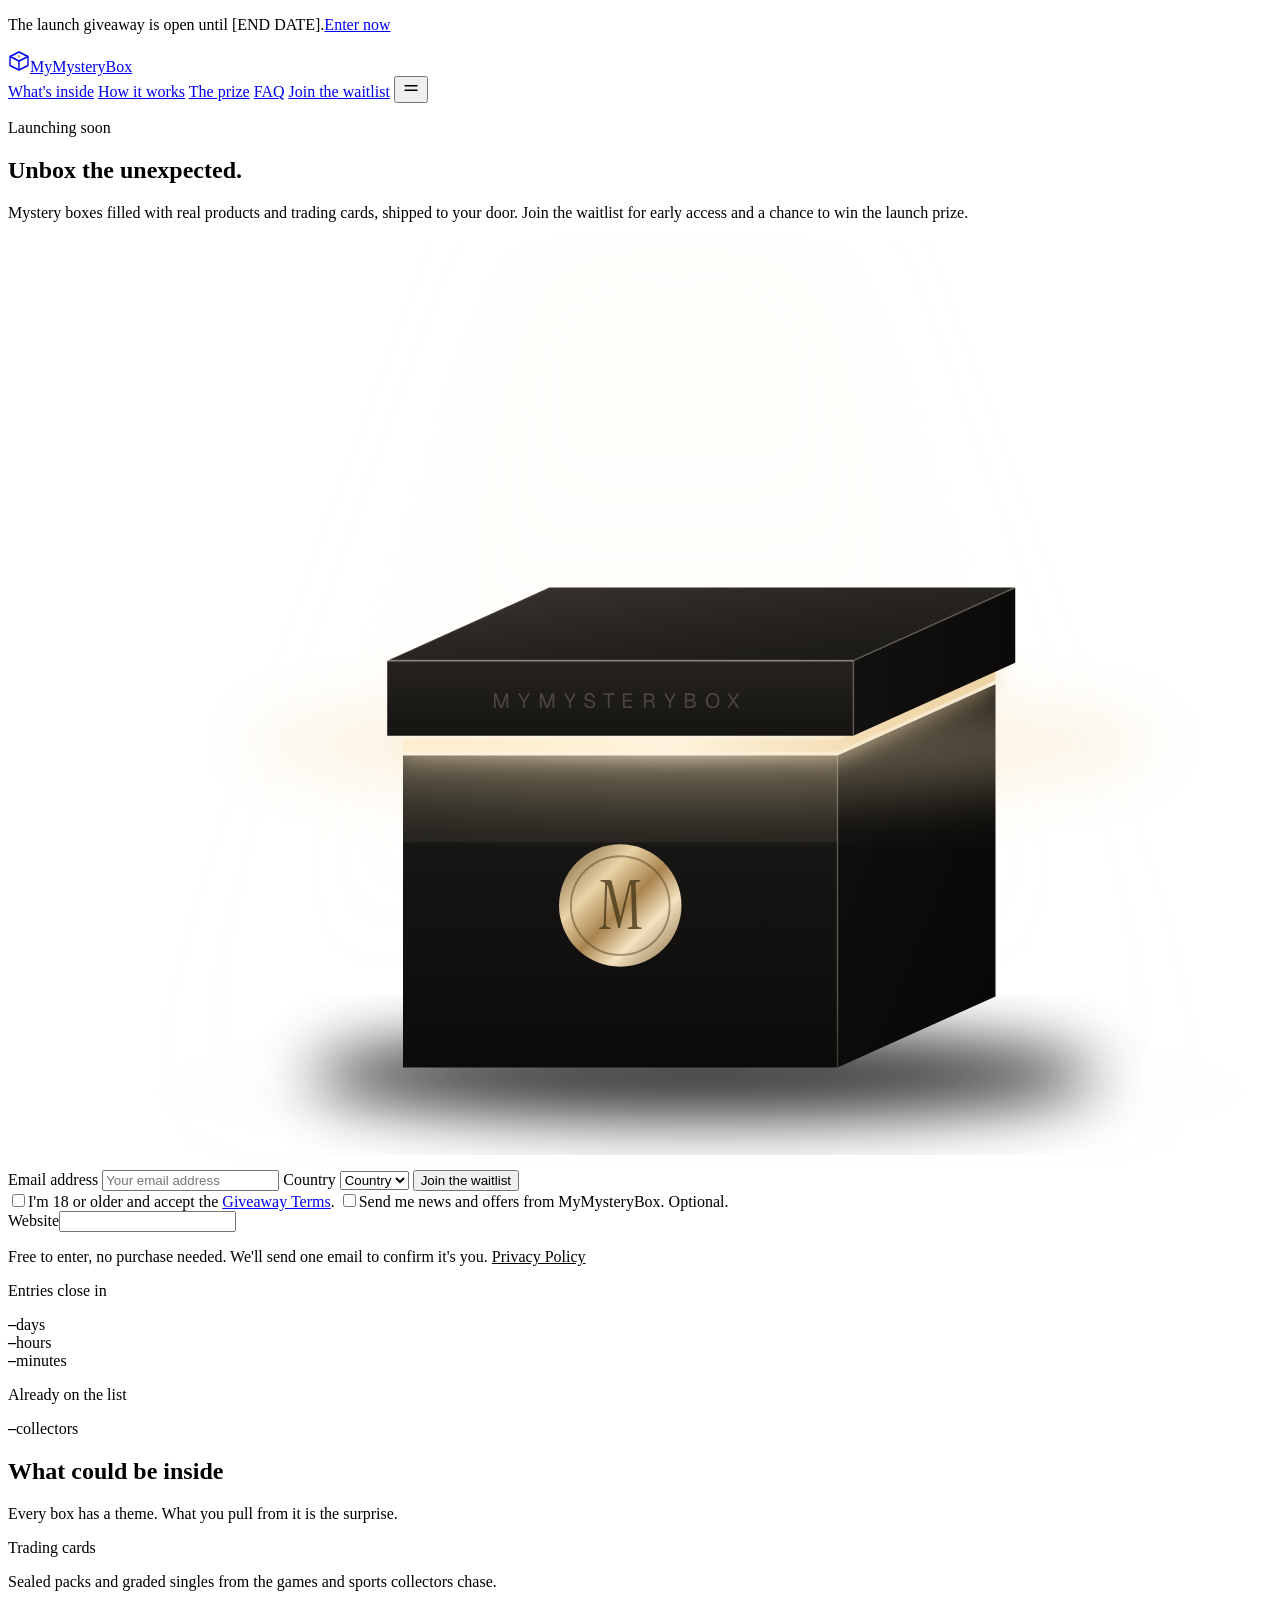
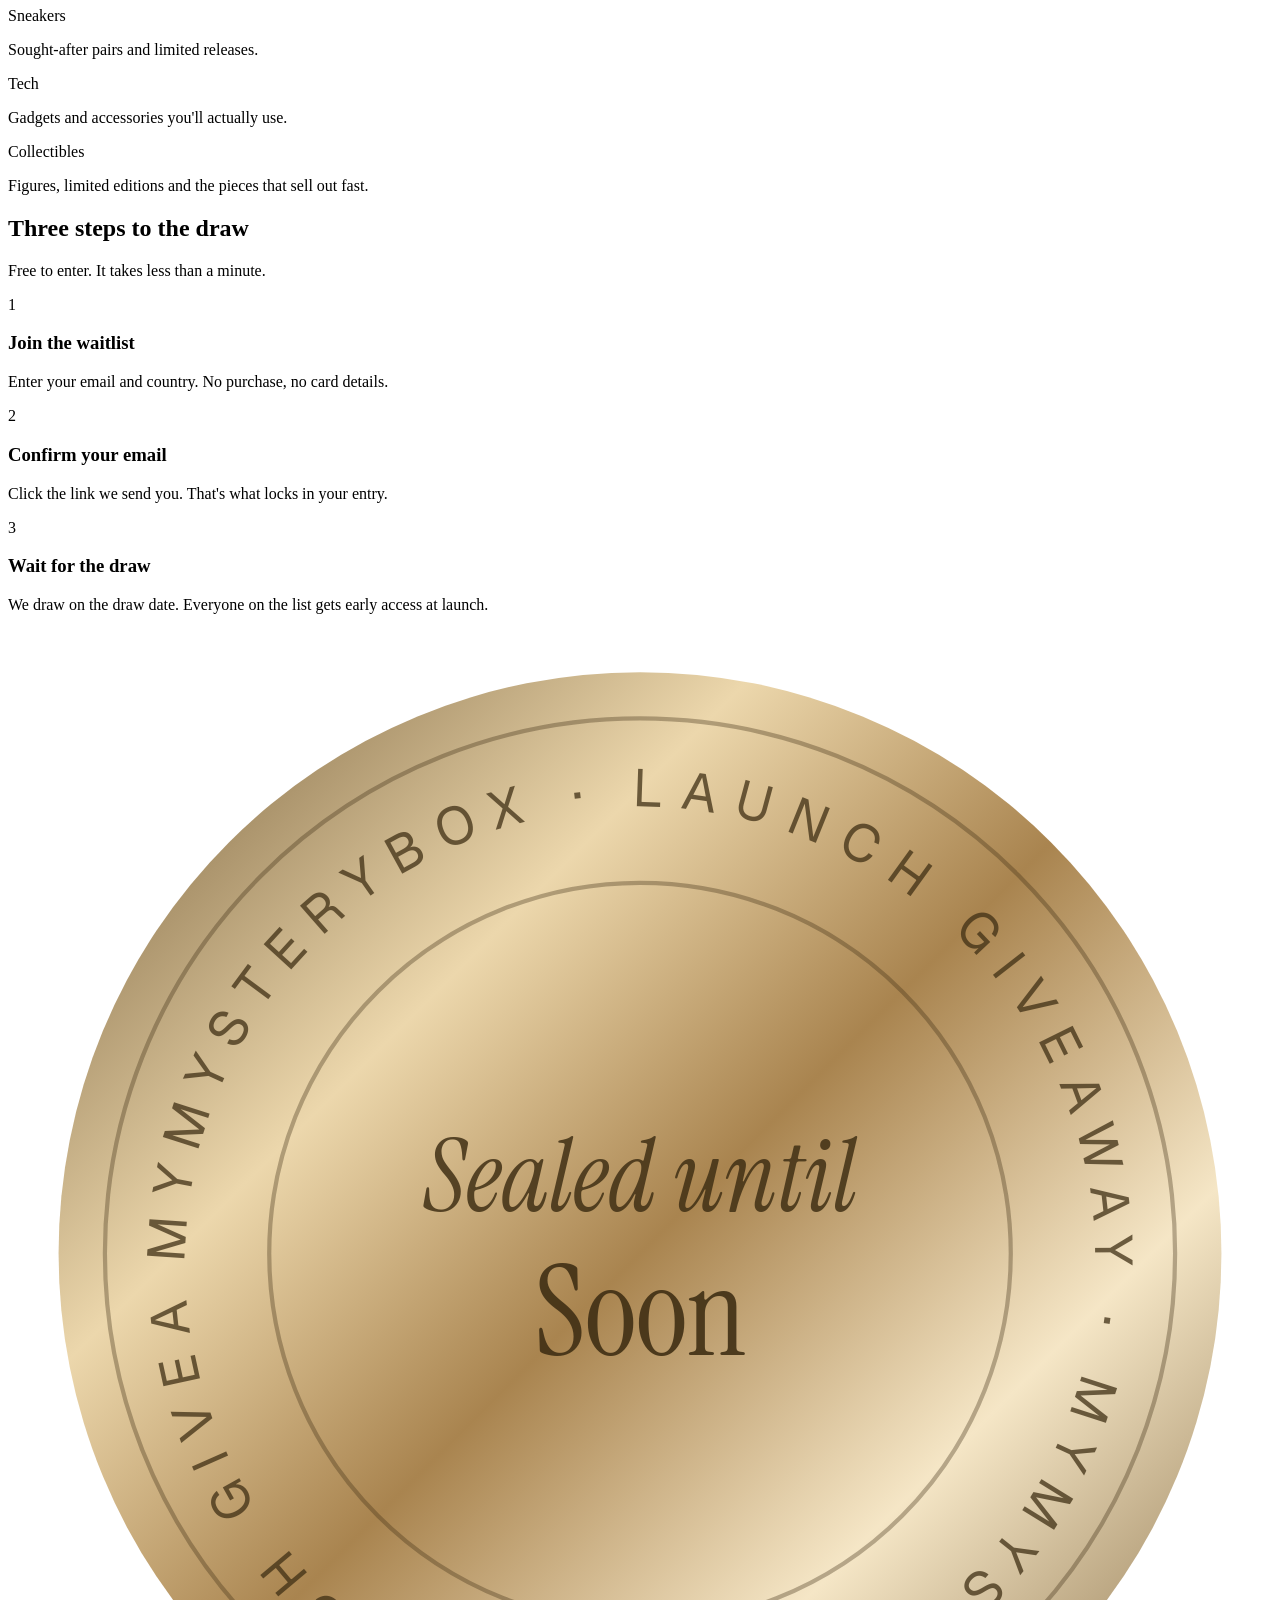
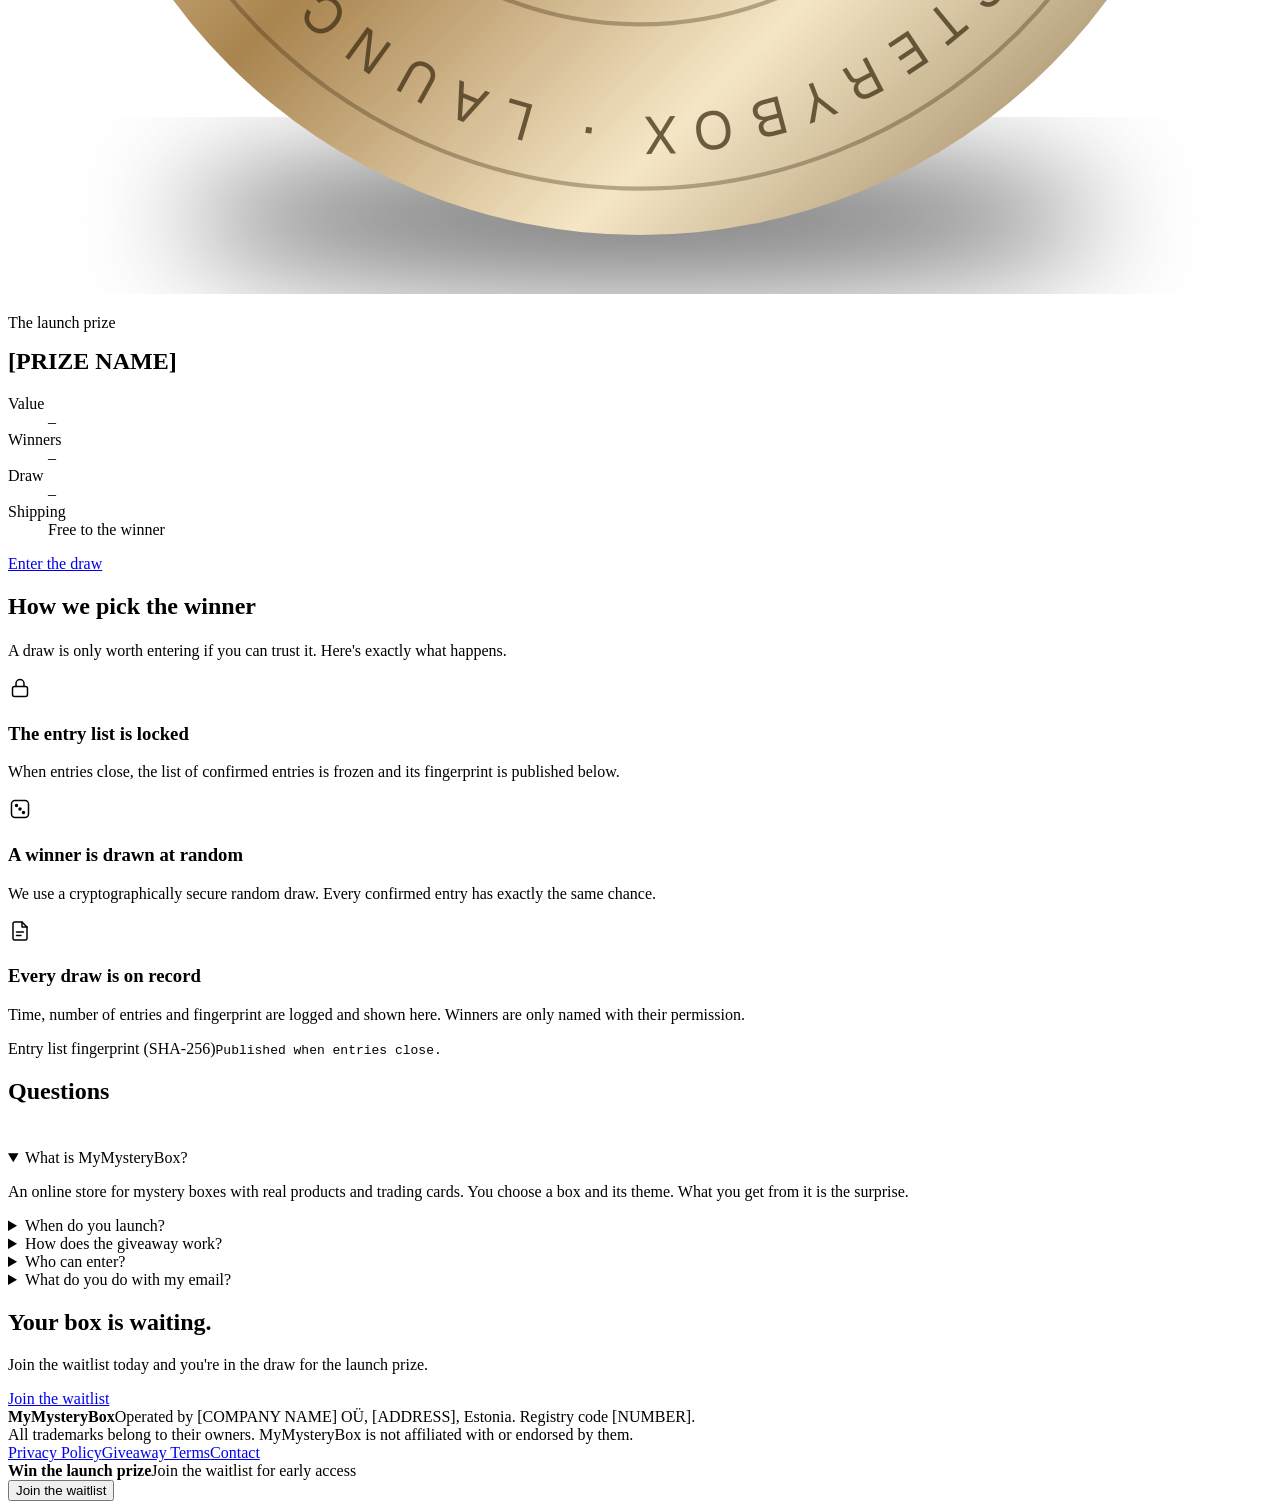
==== public/index.html @ fab815fa "Add files via upload" ====
<!doctype html>
<html lang="en">
<head>
<meta charset="utf-8">
<meta name="viewport" content="width=device-width, initial-scale=1, viewport-fit=cover">
<meta name="theme-color" content="#0A0A0A">
<link rel="icon" href="/favicon.svg" type="image/svg+xml">
<link rel="preconnect" href="https://fonts.googleapis.com">
<link rel="preconnect" href="https://fonts.gstatic.com" crossorigin>
<link href="https://fonts.googleapis.com/css2?family=Instrument+Serif:ital@0;1&amp;family=Geist:wght@400;500;600&amp;display=swap" rel="stylesheet">
<link rel="stylesheet" href="/assets/styles.css">
<title>MyMysteryBox – Mystery boxes with real products and trading cards</title>
<meta name="description" content="MyMysteryBox is launching soon: mystery boxes with real products and trading cards. Join the waitlist for early access and a chance to win in our launch giveaway.">
<link rel="canonical" href="https://[YOUR DOMAIN]/">
<meta property="og:type" content="website">
<meta property="og:site_name" content="MyMysteryBox">
<meta property="og:title" content="MyMysteryBox – Unbox the unexpected">
<meta property="og:description" content="Join the waitlist for early access and a chance to win in our launch giveaway.">
<meta property="og:url" content="https://[YOUR DOMAIN]/">
<meta property="og:image" content="https://[YOUR DOMAIN]/assets/og.png">
<meta name="twitter:card" content="summary_large_image">
<script src="/assets/config.js"></script>
<script src="/assets/api.js"></script>
<script src="/assets/app.js" defer></script>
<script src="https://challenges.cloudflare.com/turnstile/v0/api.js?render=explicit" async defer></script>
</head>
<body>
<div class="m">
<p class="topline" data-needs-giveaway>The launch giveaway is open until <span data-g="ends_at">[END DATE]</span>.<a href="#entry">Enter now</a></p>
<header class="hdr"><div class="wrap hdr-in">
<a class="logo" href="#top"><svg width="22" height="22" viewBox="0 0 22 22" fill="none" stroke="currentColor" stroke-width="1.4" stroke-linejoin="round" aria-hidden="true"><path d="M11 2 L20 6.5 V15.5 L11 20 L2 15.5 V6.5 Z"></path><path d="M2 6.5 L11 11 L20 6.5 M11 11 V20"></path><circle cx="11" cy="6.4" r="1.3" fill="#CFAE7B" stroke="none"></circle></svg><span>MyMysteryBox</span></a>
<nav class="nav" aria-label="Main">
<a class="lnk" href="#inside">What's inside</a>
<a class="lnk" href="#how">How it works</a>
<a class="lnk" href="#prize" data-needs-giveaway>The prize</a>
<a class="lnk" href="#faq">FAQ</a>
<a class="btn" href="#entry">Join the waitlist</a>
<button type="button" class="menu-btn" id="menu-open" aria-label="Open menu" aria-haspopup="dialog"><svg width="18" height="18" viewBox="0 0 24 24" fill="none" stroke="currentColor" stroke-width="1.8" stroke-linecap="round" aria-hidden="true"><path d="M4 9h16M4 15h16"></path></svg></button>
</nav>
</div></header>

<main>
<section id="top" class="hero">
<div class="spot" aria-hidden="true"></div>
<div class="wrap" style="position: relative">
<p class="kicker">Launching soon</p>
<h1 class="h1 serif">Unbox the unexpected.</h1>
<p class="lede">Mystery boxes filled with real products and trading cards, shipped to your door. Join the waitlist for early access<span data-needs-giveaway> and a chance to win <span data-g="prize_name">the launch prize</span></span>.</p>
<div class="stage"><svg viewBox="0 0 640 470" role="img" aria-label="A sealed black MyMysteryBox with light escaping from under the lid">
<defs>
<filter id="b6" x="-50%" y="-50%" width="200%" height="200%"><feGaussianBlur stdDeviation="6"></feGaussianBlur></filter>
<filter id="b16" x="-50%" y="-50%" width="200%" height="200%"><feGaussianBlur stdDeviation="16"></feGaussianBlur></filter>
<filter id="b28" x="-50%" y="-50%" width="200%" height="200%"><feGaussianBlur stdDeviation="28"></feGaussianBlur></filter>
<linearGradient id="cone" x1="0" y1="0" x2="0" y2="1"><stop offset="0" stop-color="#F4E4C6" stop-opacity="0.10"></stop><stop offset="1" stop-color="#F4E4C6" stop-opacity="0"></stop></linearGradient>
<linearGradient id="lidTop" x1="0" y1="0" x2="1" y2="1"><stop offset="0" stop-color="#3A3631"></stop><stop offset="0.55" stop-color="#25221F"></stop><stop offset="1" stop-color="#181715"></stop></linearGradient>
<linearGradient id="lidFront" x1="0" y1="0" x2="0" y2="1"><stop offset="0" stop-color="#26231F"></stop><stop offset="1" stop-color="#151412"></stop></linearGradient>
<linearGradient id="lidSide" x1="0" y1="0" x2="1" y2="0"><stop offset="0" stop-color="#121110"></stop><stop offset="1" stop-color="#0B0A09"></stop></linearGradient>
<linearGradient id="bodyFront" x1="0" y1="0" x2="0" y2="1"><stop offset="0" stop-color="#211F1C"></stop><stop offset="0.25" stop-color="#171614"></stop><stop offset="1" stop-color="#0C0B0A"></stop></linearGradient>
<linearGradient id="bodySide" x1="0" y1="0" x2="1" y2="1"><stop offset="0" stop-color="#11100F"></stop><stop offset="1" stop-color="#070706"></stop></linearGradient>
<linearGradient id="leak" x1="0" y1="0" x2="1" y2="0"><stop offset="0" stop-color="#FFE9C2" stop-opacity="0.55"></stop><stop offset="0.45" stop-color="#FFF4DD"></stop><stop offset="1" stop-color="#E9C88E" stop-opacity="0.7"></stop></linearGradient>
<linearGradient id="gold" x1="0" y1="0" x2="1" y2="1"><stop offset="0" stop-color="#6E5530"></stop><stop offset="0.32" stop-color="#E9D3A6"></stop><stop offset="0.52" stop-color="#A9844F"></stop><stop offset="0.7" stop-color="#F3E2BF"></stop><stop offset="1" stop-color="#7A5F36"></stop></linearGradient>
<radialGradient id="floor" cx="50%" cy="50%" r="50%"><stop offset="0" stop-color="#F4E4C6" stop-opacity="0.09"></stop><stop offset="1" stop-color="#F4E4C6" stop-opacity="0"></stop></radialGradient>
</defs>
<polygon points="270,0 410,0 600,470 80,470" fill="url(#cone)" filter="url(#b28)"></polygon>
<ellipse cx="350" cy="430" rx="300" ry="44" fill="url(#floor)"></ellipse>
<ellipse cx="352" cy="424" rx="200" ry="20" fill="#000000" opacity="0.85" filter="url(#b16)"></ellipse>
<polygon points="200,262 420,262 420,420 200,420" fill="url(#bodyFront)"></polygon>
<polygon points="420,262 500,226 500,384 420,420" fill="url(#bodySide)"></polygon>
<line x1="420" y1="262" x2="420" y2="420" stroke="#FFF0D7" stroke-opacity="0.10"></line>
<rect x="200" y="262" width="220" height="44" fill="#F2D9A8" opacity="0.07"></rect>
<g class="glow">
<ellipse cx="352" cy="256" rx="230" ry="26" fill="#F5DDB0" opacity="0.35" filter="url(#b16)"></ellipse>
<polygon points="200,252 420,252 500,216 500,226 420,262 200,262" fill="url(#leak)" filter="url(#b6)"></polygon>
<polygon points="200,254 420,254 500,218 500,224 420,260 200,260" fill="url(#leak)"></polygon>
<circle cx="250" cy="226" r="1.6" fill="#F3E2BF" opacity="0.7"></circle><circle cx="318" cy="210" r="1.2" fill="#F3E2BF" opacity="0.55"></circle><circle cx="402" cy="222" r="1.4" fill="#F3E2BF" opacity="0.6"></circle><circle cx="456" cy="196" r="1" fill="#F3E2BF" opacity="0.5"></circle>
</g>
<polygon points="192,214 428,214 428,252 192,252" fill="url(#lidFront)"></polygon>
<polygon points="428,214 510,177 510,215 428,252" fill="url(#lidSide)"></polygon>
<polygon points="192,214 274,177 510,177 428,214" fill="url(#lidTop)"></polygon>
<line x1="192" y1="214" x2="428" y2="214" stroke="#FFF0D7" stroke-opacity="0.32"></line>
<line x1="428" y1="214" x2="510" y2="177" stroke="#FFF0D7" stroke-opacity="0.16"></line>
<line x1="192" y1="214" x2="274" y2="177" stroke="#FFF0D7" stroke-opacity="0.12"></line>
<line x1="428" y1="214" x2="428" y2="252" stroke="#FFF0D7" stroke-opacity="0.14"></line>
<text x="310" y="238" text-anchor="middle" font-family="Geist, sans-serif" font-size="10.5" letter-spacing="4" fill="#FFF0D7" fill-opacity="0.2">MYMYSTERYBOX</text>
<circle cx="310" cy="338" r="31" fill="url(#gold)"></circle>
<circle cx="310" cy="338" r="25" fill="none" stroke="#4A3819" stroke-opacity="0.45"></circle>
<text x="310" y="350" text-anchor="middle" font-family="Instrument Serif, Georgia, serif" font-size="34" fill="#4A3819" fill-opacity="0.8">M</text>
</svg></div>

<div id="entry" class="entry" style="scroll-margin-top: 120px">
<form id="signup" novalidate>
<div class="fbar">
<label class="sr" for="email">Email address</label>
<input id="email" name="email" type="email" inputmode="email" autocomplete="email" placeholder="Your email address" required>
<label class="sr" for="country">Country</label>
<select id="country" name="country" required><option value="">Country</option></select>
<button type="submit" class="btn" id="submit-btn" data-label-giveaway="Enter the draw" data-label-plain="Join the waitlist">Join the waitlist</button>
</div>
<div class="consent">
<label><input type="checkbox" id="terms" required><span>I'm 18 or older and accept the <a href="/giveaway-terms" target="_blank" rel="noopener">Giveaway Terms</a>.</span></label>
<label><input type="checkbox" id="marketing"><span>Send me news and offers from MyMysteryBox. Optional.</span></label>
</div>
<div class="sr" aria-hidden="true"><label for="website">Website</label><input id="website" name="website" tabindex="-1" autocomplete="off"></div>
<div class="ts" id="ts-widget"></div>
<p class="err" id="form-error" role="alert" hidden></p>
<p class="fine">Free to enter, no purchase needed. We'll send one email to confirm it's you. <a href="/privacy" style="color: inherit">Privacy Policy</a></p>
</form>
<div class="done" id="done" role="status" tabindex="-1" hidden>
<div class="tick"><svg width="22" height="22" viewBox="0 0 24 24" fill="none" stroke="currentColor" stroke-width="1.6" stroke-linecap="round" stroke-linejoin="round" aria-hidden="true"><rect x="3" y="5" width="18" height="14" rx="2"></rect><path d="m3.5 7 8.5 6 8.5-6"></path></svg></div>
<div>
<h2 class="serif">Check your inbox.</h2>
<p>We've sent a confirmation link to <strong id="done-email" style="color: var(--text); font-weight: 500"></strong>. Click it to lock in your entry. Unconfirmed entries aren't included in the draw.</p>
<p style="color: var(--mute); font-size: 14px">Nothing after a few minutes? Look in spam or promotions.</p>
<p class="debug" id="debug-link" hidden></p>
<button type="button" class="ghost" id="reset-btn" style="margin-top: 10px">Use a different email</button>
</div>
</div>
</div>

<div class="meta">
<div data-needs-giveaway><p class="lbl">Entries close in</p><div class="cd" id="countdown"><div><b data-cd="d">–</b><span>days</span></div><div><b data-cd="h">–</b><span>hours</span></div><div><b data-cd="m">–</b><span>minutes</span></div></div></div>
<div class="vr" aria-hidden="true" data-needs-count></div>
<div class="count" data-needs-count><p class="lbl">Already on the list</p><b id="waitlist-count">–</b><span>collectors</span></div>
</div>
</div>
</section>

<section id="inside" class="sec" style="scroll-margin-top: 60px">
<div class="wrap">
<div class="sec-head"><h2 class="h2 serif">What could be inside</h2><p class="sub">Every box has a theme. What you pull from it is the surprise.</p></div>
<div class="rows">
<div class="row"><span class="w serif">Trading cards</span><p>Sealed packs and graded singles from the games and sports collectors chase.</p></div>
<div class="row"><span class="w serif">Sneakers</span><p>Sought-after pairs and limited releases.</p></div>
<div class="row"><span class="w serif">Tech</span><p>Gadgets and accessories you'll actually use.</p></div>
<div class="row"><span class="w serif">Collectibles</span><p>Figures, limited editions and the pieces that sell out fast.</p></div>
</div>
</div>
</section>

<section id="how" class="sec" style="scroll-margin-top: 60px">
<div class="wrap">
<div class="sec-head"><h2 class="h2 serif">Three steps to the draw</h2><p class="sub">Free to enter. It takes less than a minute.</p></div>
<div class="steps">
<div class="step"><span class="k serif">1</span><h3>Join the waitlist</h3><p>Enter your email and country. No purchase, no card details.</p></div>
<div class="step"><span class="k serif">2</span><h3>Confirm your email</h3><p>Click the link we send you. That's what locks in your entry.</p></div>
<div class="step"><span class="k serif">3</span><h3>Wait for the draw</h3><p>We draw on <span data-g="draw_date">the draw date</span>. Everyone on the list gets early access at launch.</p></div>
</div>
</div>
</section>

<section id="prize" class="sec" style="scroll-margin-top: 60px" data-needs-giveaway>
<div class="wrap prize">
<div class="panel"><svg viewBox="0 0 300 300" role="img" aria-label="Gold seal: sealed until [DRAW DATE]">
<defs>
<linearGradient id="mg" x1="0" y1="0" x2="1" y2="1"><stop offset="0" stop-color="#6E5530"></stop><stop offset="0.3" stop-color="#ECD7AC"></stop><stop offset="0.5" stop-color="#A9844F"></stop><stop offset="0.72" stop-color="#F5E6C6"></stop><stop offset="1" stop-color="#7A5F36"></stop></linearGradient>
<filter id="ms" x="-50%" y="-50%" width="200%" height="200%"><feGaussianBlur stdDeviation="14"></feGaussianBlur></filter>
<path id="ring" d="M150,150 m-108,0 a108,108 0 1,1 216,0 a108,108 0 1,1 -216,0"></path>
</defs>
<ellipse cx="150" cy="282" rx="110" ry="12" fill="#000000" opacity="0.7" filter="url(#ms)"></ellipse>
<circle cx="150" cy="148" r="138" fill="url(#mg)"></circle>
<circle cx="150" cy="148" r="127" fill="none" stroke="#3F2F14" stroke-opacity="0.35"></circle>
<circle cx="150" cy="148" r="88" fill="none" stroke="#3F2F14" stroke-opacity="0.35"></circle>
<text font-family="Geist, sans-serif" font-size="12.5" letter-spacing="4.2" fill="#3F2F14" fill-opacity="0.75"><textPath href="#ring">MYMYSTERYBOX · LAUNCH GIVEAWAY · MYMYSTERYBOX · LAUNCH GIVEAWAY ·</textPath></text>
<text x="150" y="138" text-anchor="middle" font-family="Instrument Serif, Georgia, serif" font-size="24" font-style="italic" fill="#3F2F14" fill-opacity="0.85">Sealed until</text>
<text x="150" y="172" text-anchor="middle" font-family="Instrument Serif, Georgia, serif" font-size="30" fill="#3F2F14" fill-opacity="0.9" data-g="draw_date_short">Soon</text>
</svg></div>
<div>
<p class="kicker">The launch prize</p>
<h2 class="h2 serif" style="margin-top: 16px" data-g="prize_name">[PRIZE NAME]</h2>
<p class="ptext" data-g="prize_description"></p>
<dl class="dl">
<div><dt>Value</dt><dd data-g="prize_value">–</dd></div>
<div><dt>Winners</dt><dd data-g="winners_count">–</dd></div>
<div><dt>Draw</dt><dd data-g="draw_date">–</dd></div>
<div><dt>Shipping</dt><dd>Free to the winner</dd></div>
</dl>
<a class="btn btn-lg" href="#entry">Enter the draw</a>
</div>
</div>
</section>

<section id="fair" class="sec" style="scroll-margin-top: 60px" data-needs-giveaway>
<div class="wrap fair">
<div><h2 class="h2 serif">How we pick the winner</h2><p class="sub" style="margin-top: 22px">A draw is only worth entering if you can trust it. Here's exactly what happens.</p></div>
<div>
<div class="it"><svg width="24" height="24" viewBox="0 0 24 24" fill="none" stroke="currentColor" stroke-width="1.5" stroke-linecap="round" stroke-linejoin="round" aria-hidden="true"><rect x="4.5" y="10.5" width="15" height="10" rx="2"></rect><path d="M8 10.5V7.5a4 4 0 0 1 8 0v3"></path></svg><div><h3>The entry list is locked</h3><p>When entries close, the list of confirmed entries is frozen and its fingerprint is published below.</p></div></div>
<div class="it"><svg width="24" height="24" viewBox="0 0 24 24" fill="none" stroke="currentColor" stroke-width="1.5" stroke-linecap="round" stroke-linejoin="round" aria-hidden="true"><rect x="3.5" y="3.5" width="17" height="17" rx="3.5"></rect><circle cx="8.5" cy="8.5" r="1" fill="currentColor"></circle><circle cx="12" cy="12" r="1" fill="currentColor"></circle><circle cx="15.5" cy="15.5" r="1" fill="currentColor"></circle></svg><div><h3>A winner is drawn at random</h3><p>We use a cryptographically secure random draw. Every confirmed entry has exactly the same chance.</p></div></div>
<div class="it"><svg width="24" height="24" viewBox="0 0 24 24" fill="none" stroke="currentColor" stroke-width="1.5" stroke-linecap="round" stroke-linejoin="round" aria-hidden="true"><path d="M14 3H6.5A1.5 1.5 0 0 0 5 4.5v15A1.5 1.5 0 0 0 6.5 21h11a1.5 1.5 0 0 0 1.5-1.5V8z"></path><path d="M14 3v5h5M8.5 13h7M8.5 16.5h4.5"></path></svg><div><h3>Every draw is on record</h3><p>Time, number of entries and fingerprint are logged and shown here. Winners are only named with their permission.</p></div></div>
<div class="hash"><span>Entry list fingerprint (SHA-256)</span><code id="entries-hash">Published when entries close.</code></div>
</div>
</div>
</section>

<section id="faq" class="sec" style="scroll-margin-top: 60px">
<div class="wrap">
<div class="faq">
<h2 class="h2 serif" style="margin-bottom: 44px">Questions</h2>
<div class="faq-list">
<details class="q" open><summary>What is MyMysteryBox?<span class="ic" aria-hidden="true"></span></summary><p>An online store for mystery boxes with real products and trading cards. You choose a box and its theme. What you get from it is the surprise.</p></details>
<details class="q"><summary>When do you launch?<span class="ic" aria-hidden="true"></span></summary><p>Soon. Everyone on the waitlist hears first and gets access before the public.</p></details>
<details class="q"><summary>How does the giveaway work?<span class="ic" aria-hidden="true"></span></summary><p>Join the waitlist and confirm your email. When entries close, we draw the winner(s) at random from all confirmed entries and contact them by email.</p></details>
<details class="q"><summary>Who can enter?<span class="ic" aria-hidden="true"></span></summary><p>Anyone 18 or older living in an eligible country. The full list is in the Giveaway Terms. No purchase needed.</p></details>
<details class="q"><summary>What do you do with my email?<span class="ic" aria-hidden="true"></span></summary><p>We use it to run the giveaway and tell you when we launch. Offers only if you ticked that box. Every email has a one-click unsubscribe link.</p></details>
</div>
</div>
</div>
</section>

<section class="final" id="final">
<div class="spot" aria-hidden="true"></div>
<div class="wrap" style="position: relative">
<h2 class="h2 serif">Your box is waiting.</h2>
<p>Join the waitlist today<span data-needs-giveaway> and you're in the draw for <span data-g="prize_name">the launch prize</span></span>.</p>
<a class="btn btn-lg" href="#entry">Join the waitlist</a>
</div>
</section>
</main>

<footer class="ftr"><div class="wrap ftr-in">
<div><strong>MyMysteryBox</strong>Operated by [COMPANY NAME] OÜ, [ADDRESS], Estonia. Registry code [NUMBER].<br>All trademarks belong to their owners. MyMysteryBox is not affiliated with or endorsed by them.</div>
<nav aria-label="Legal"><a href="/privacy">Privacy Policy</a><a href="/giveaway-terms">Giveaway Terms</a><a href="mailto:[SUPPORT EMAIL]">Contact</a></nav>
</div></footer>

<div class="sbar" id="sbar" inert>
<div style="min-width: 0"><b data-needs-giveaway>Win <span data-g="prize_name">the launch prize</span></b><span id="sbar-sub">Join the waitlist for early access</span></div>
<button type="button" class="btn" id="sbar-btn">Join the waitlist</button>
</div>
</div>

<dialog class="menu" id="menu" aria-label="Menu">
<div class="menu-top"><span style="display: flex; align-items: center; gap: 10px; font-weight: 600"><svg width="22" height="22" viewBox="0 0 22 22" fill="none" stroke="currentColor" stroke-width="1.4" stroke-linejoin="round" aria-hidden="true"><path d="M11 2 L20 6.5 V15.5 L11 20 L2 15.5 V6.5 Z"></path><path d="M2 6.5 L11 11 L20 6.5 M11 11 V20"></path><circle cx="11" cy="6.4" r="1.3" fill="#CFAE7B" stroke="none"></circle></svg>MyMysteryBox</span>
<button type="button" class="menu-btn" style="display: inline-flex" id="menu-close" aria-label="Close menu"><svg width="18" height="18" viewBox="0 0 24 24" fill="none" stroke="currentColor" stroke-width="1.8" stroke-linecap="round" aria-hidden="true"><path d="M6 6l12 12M18 6 6 18"></path></svg></button></div>
<nav aria-label="Main">
<a href="#inside">What's inside</a>
<a href="#how">How it works</a>
<a href="#prize" data-needs-giveaway>The prize</a>
<a href="#fair" data-needs-giveaway>Fair draw</a>
<a href="#faq">FAQ</a>
</nav>
<div class="menu-foot"><a class="btn" href="#entry">Join the waitlist</a><span>Free to enter.</span></div>
</dialog>
</body>
</html>
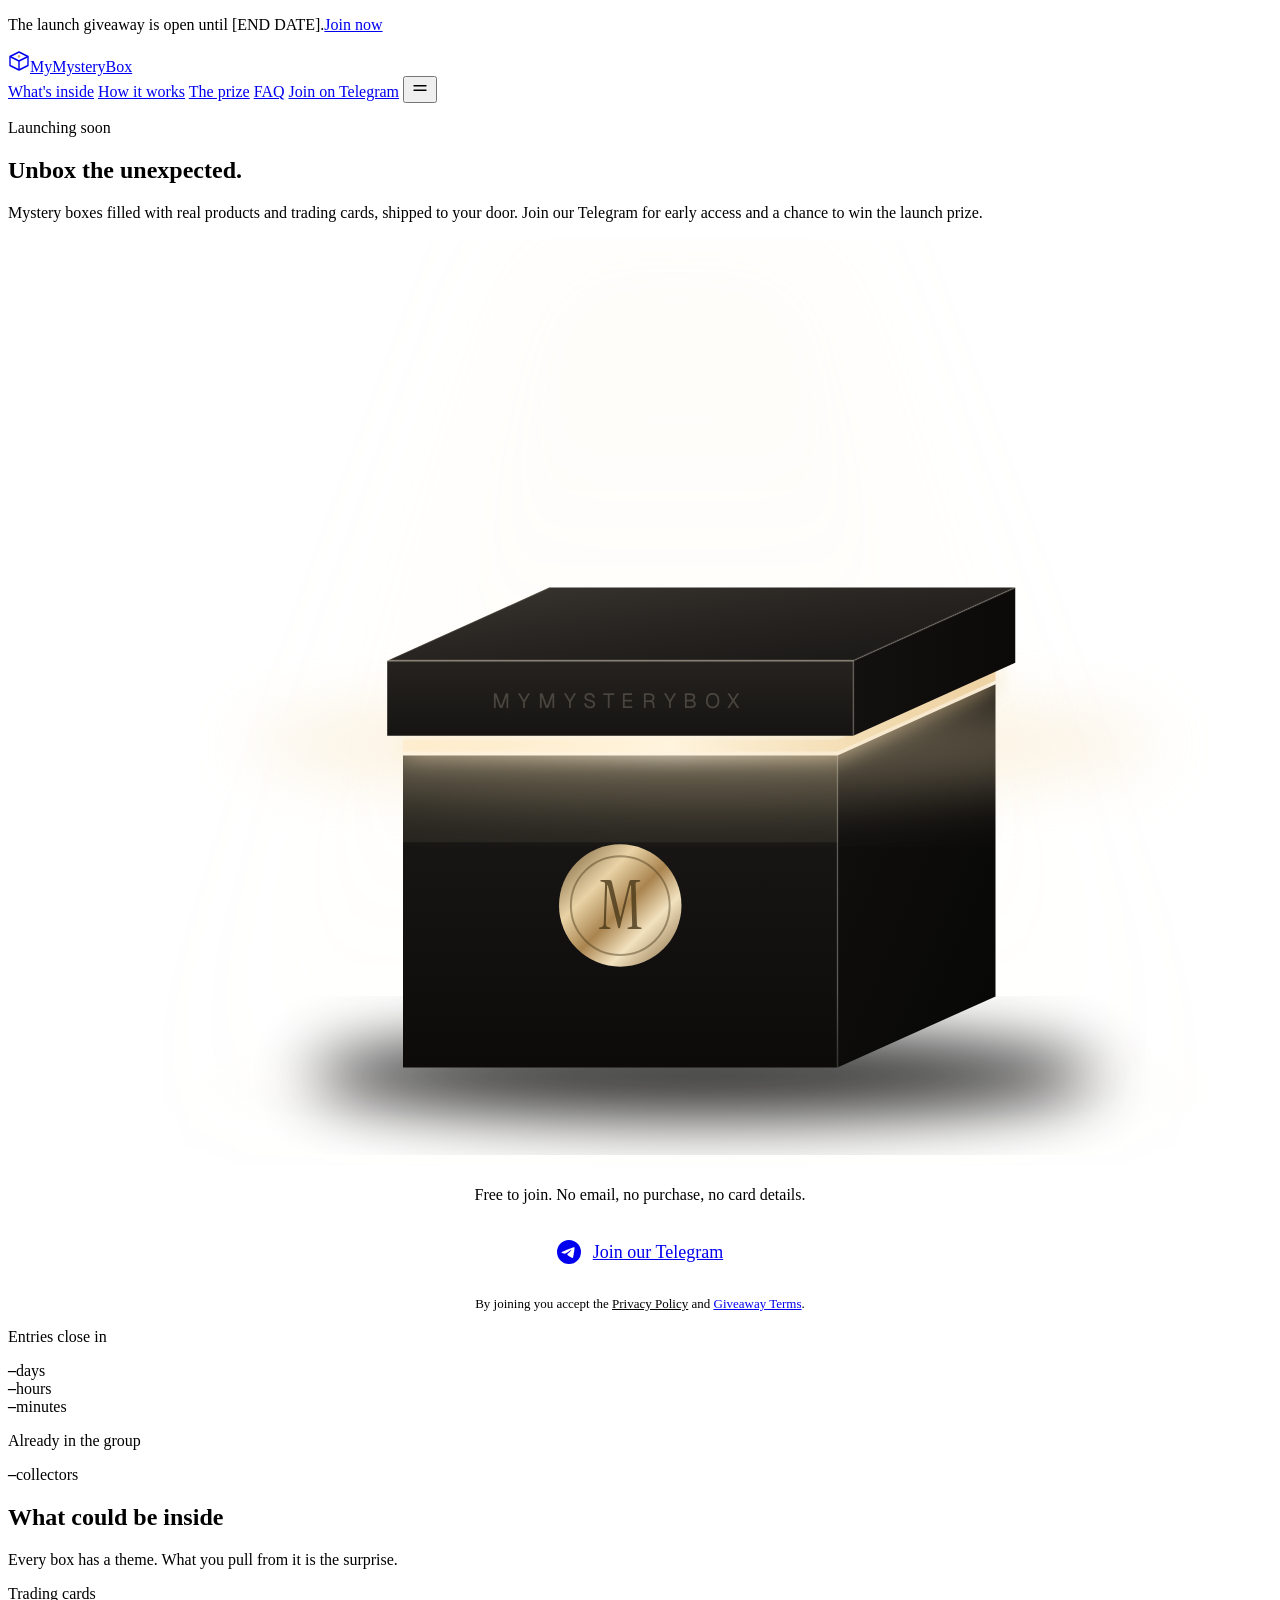
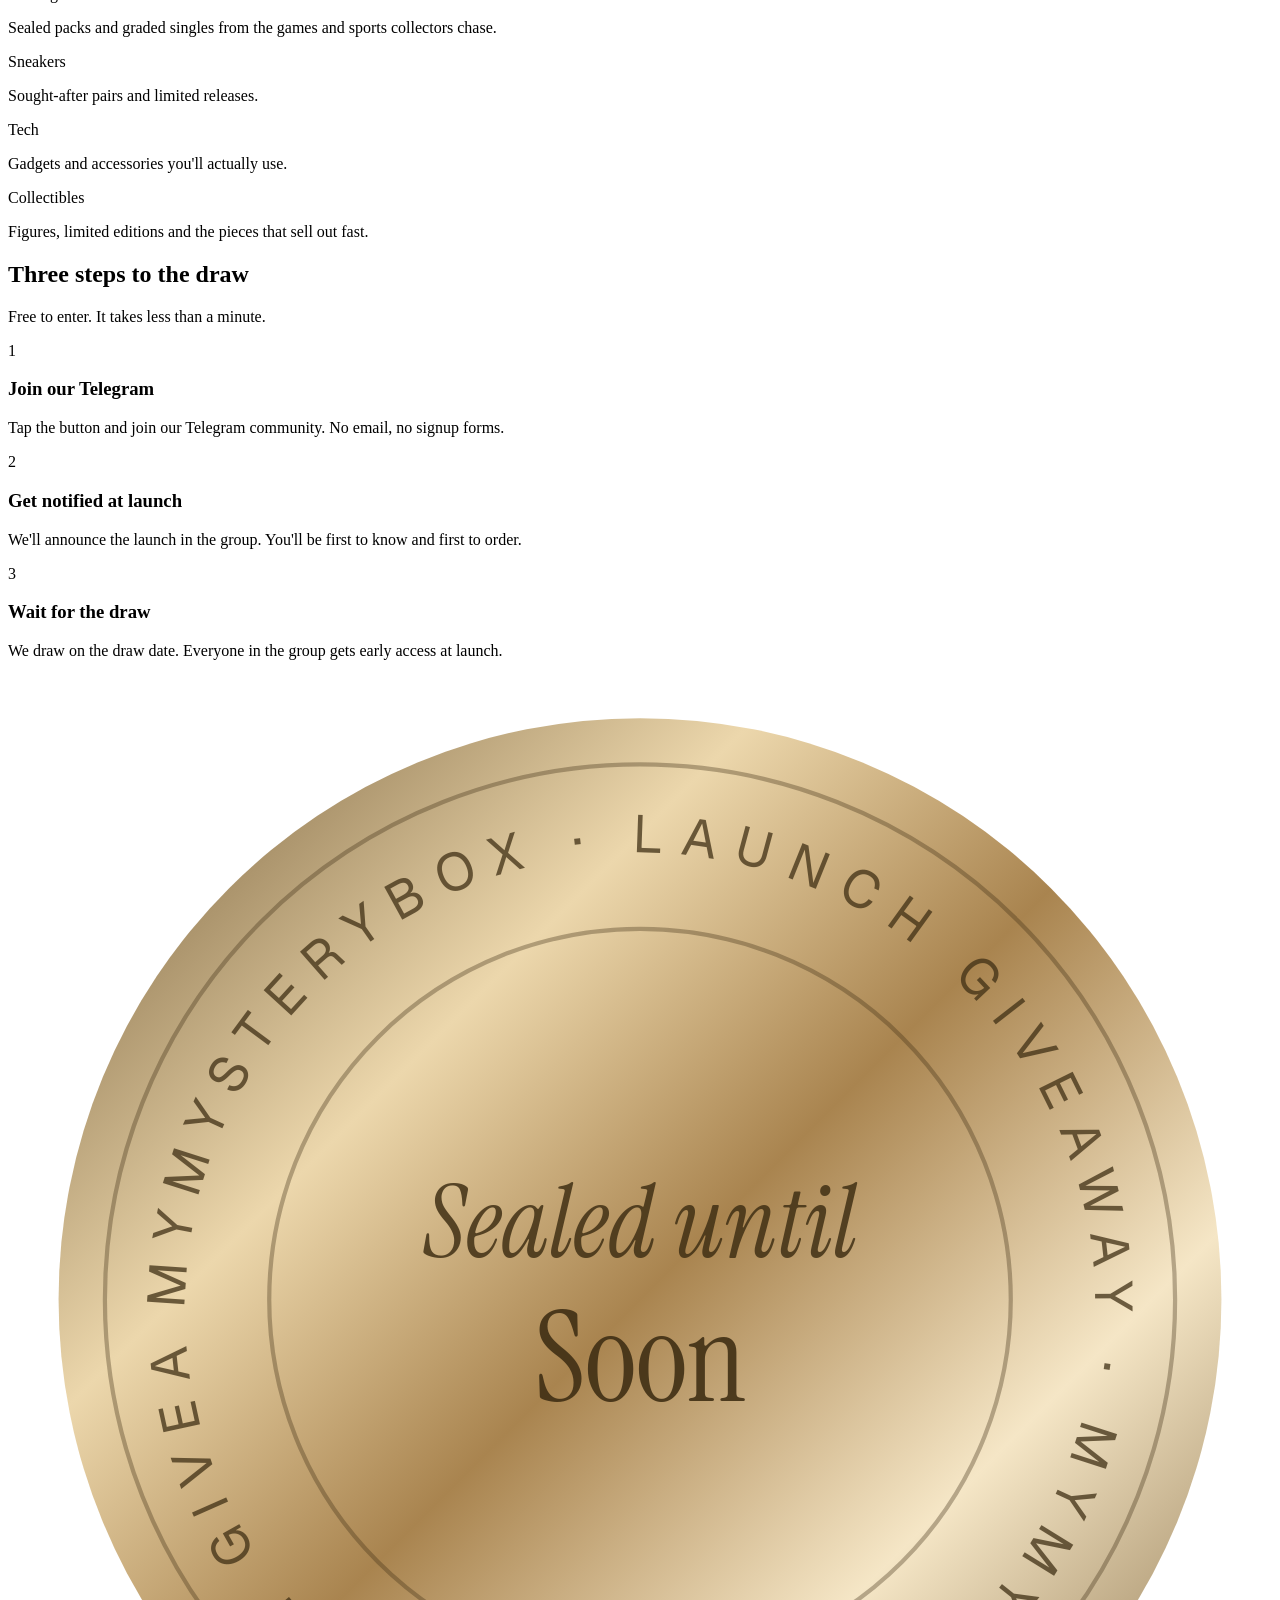
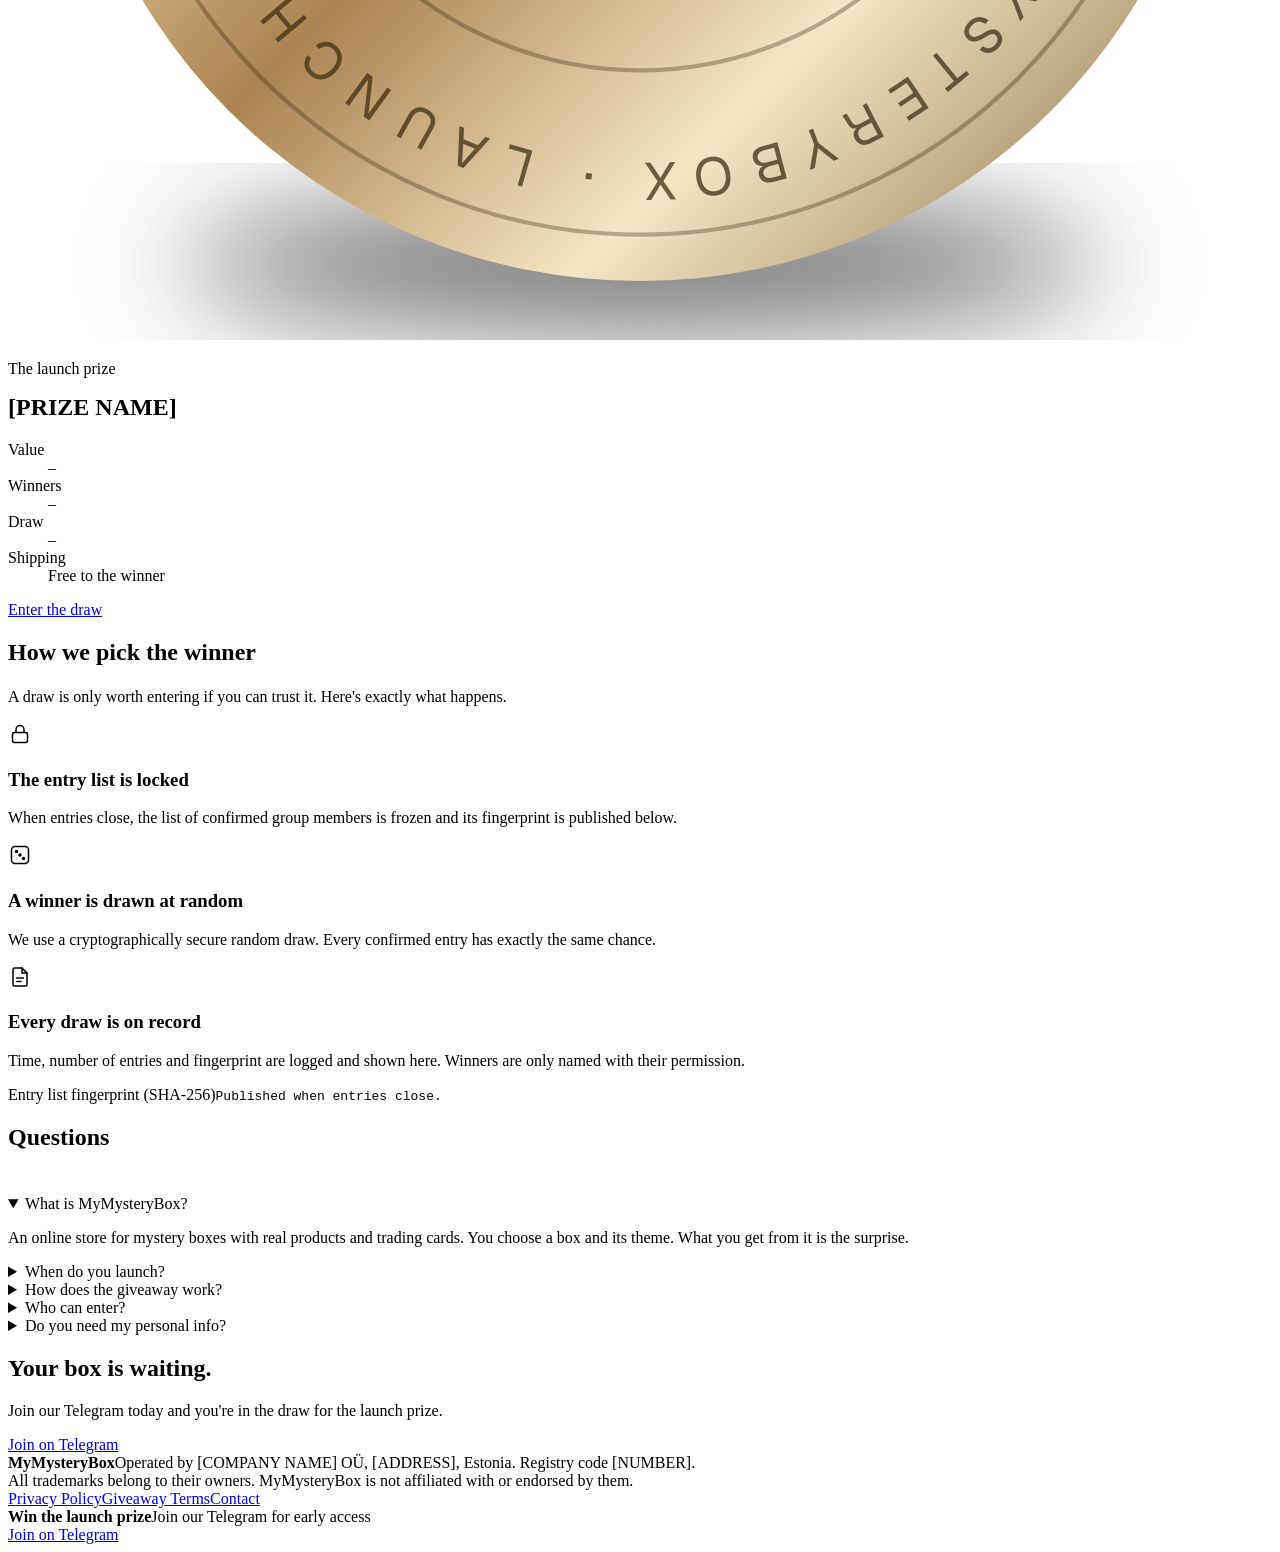
==== commit 4541545c: "feat: replace email waitlist with Telegram join - Remove email form, country dropdown, Turnstile, co" ====
--- a/public/index.html
+++ b/public/index.html
@@ -7,26 +7,25 @@
 <link rel="icon" href="/favicon.svg" type="image/svg+xml">
 <link rel="preconnect" href="https://fonts.googleapis.com">
 <link rel="preconnect" href="https://fonts.gstatic.com" crossorigin>
-<link href="https://fonts.googleapis.com/css2?family=Instrument+Serif:ital@0;1&amp;family=Geist:wght@400;500;600&amp;display=swap" rel="stylesheet">
+<link href="https://fonts.googleapis.com/css2?family=Instrument+Serif:ital@0;1&family=Geist:wght@400;500;600&display=swap" rel="stylesheet">
 <link rel="stylesheet" href="/assets/styles.css">
 <title>MyMysteryBox – Mystery boxes with real products and trading cards</title>
-<meta name="description" content="MyMysteryBox is launching soon: mystery boxes with real products and trading cards. Join the waitlist for early access and a chance to win in our launch giveaway.">
+<meta name="description" content="MyMysteryBox is launching soon: mystery boxes with real products and trading cards. Join our Telegram for early access and a chance to win in our launch giveaway.">
 <link rel="canonical" href="https://[YOUR DOMAIN]/">
 <meta property="og:type" content="website">
 <meta property="og:site_name" content="MyMysteryBox">
 <meta property="og:title" content="MyMysteryBox – Unbox the unexpected">
-<meta property="og:description" content="Join the waitlist for early access and a chance to win in our launch giveaway.">
+<meta property="og:description" content="Join our Telegram for early access and a chance to win in our launch giveaway.">
 <meta property="og:url" content="https://[YOUR DOMAIN]/">
 <meta property="og:image" content="https://[YOUR DOMAIN]/assets/og.png">
 <meta name="twitter:card" content="summary_large_image">
 <script src="/assets/config.js"></script>
 <script src="/assets/api.js"></script>
 <script src="/assets/app.js" defer></script>
-<script src="https://challenges.cloudflare.com/turnstile/v0/api.js?render=explicit" async defer></script>
 </head>
 <body>
 <div class="m">
-<p class="topline" data-needs-giveaway>The launch giveaway is open until <span data-g="ends_at">[END DATE]</span>.<a href="#entry">Enter now</a></p>
+<p class="topline" data-needs-giveaway>The launch giveaway is open until <span data-g="ends_at">[END DATE]</span>.<a href="#entry">Join now</a></p>
 <header class="hdr"><div class="wrap hdr-in">
 <a class="logo" href="#top"><svg width="22" height="22" viewBox="0 0 22 22" fill="none" stroke="currentColor" stroke-width="1.4" stroke-linejoin="round" aria-hidden="true"><path d="M11 2 L20 6.5 V15.5 L11 20 L2 15.5 V6.5 Z"></path><path d="M2 6.5 L11 11 L20 6.5 M11 11 V20"></path><circle cx="11" cy="6.4" r="1.3" fill="#CFAE7B" stroke="none"></circle></svg><span>MyMysteryBox</span></a>
 <nav class="nav" aria-label="Main">
@@ -34,7 +33,7 @@
 <a class="lnk" href="#how">How it works</a>
 <a class="lnk" href="#prize" data-needs-giveaway>The prize</a>
 <a class="lnk" href="#faq">FAQ</a>
-<a class="btn" href="#entry">Join the waitlist</a>
+<a class="btn" href="#entry">Join on Telegram</a>
 <button type="button" class="menu-btn" id="menu-open" aria-label="Open menu" aria-haspopup="dialog"><svg width="18" height="18" viewBox="0 0 24 24" fill="none" stroke="currentColor" stroke-width="1.8" stroke-linecap="round" aria-hidden="true"><path d="M4 9h16M4 15h16"></path></svg></button>
 </nav>
 </div></header>
@@ -45,7 +44,7 @@
 <div class="wrap" style="position: relative">
 <p class="kicker">Launching soon</p>
 <h1 class="h1 serif">Unbox the unexpected.</h1>
-<p class="lede">Mystery boxes filled with real products and trading cards, shipped to your door. Join the waitlist for early access<span data-needs-giveaway> and a chance to win <span data-g="prize_name">the launch prize</span></span>.</p>
+<p class="lede">Mystery boxes filled with real products and trading cards, shipped to your door. Join our Telegram for early access<span data-needs-giveaway> and a chance to win <span data-g="prize_name">the launch prize</span></span>.</p>
 <div class="stage"><svg viewBox="0 0 640 470" role="img" aria-label="A sealed black MyMysteryBox with light escaping from under the lid">
 <defs>
 <filter id="b6" x="-50%" y="-50%" width="200%" height="200%"><feGaussianBlur stdDeviation="6"></feGaussianBlur></filter>
@@ -88,39 +87,20 @@
 </svg></div>
 
 <div id="entry" class="entry" style="scroll-margin-top: 120px">
-<form id="signup" novalidate>
-<div class="fbar">
-<label class="sr" for="email">Email address</label>
-<input id="email" name="email" type="email" inputmode="email" autocomplete="email" placeholder="Your email address" required>
-<label class="sr" for="country">Country</label>
-<select id="country" name="country" required><option value="">Country</option></select>
-<button type="submit" class="btn" id="submit-btn" data-label-giveaway="Enter the draw" data-label-plain="Join the waitlist">Join the waitlist</button>
-</div>
-<div class="consent">
-<label><input type="checkbox" id="terms" required><span>I'm 18 or older and accept the <a href="/giveaway-terms" target="_blank" rel="noopener">Giveaway Terms</a>.</span></label>
-<label><input type="checkbox" id="marketing"><span>Send me news and offers from MyMysteryBox. Optional.</span></label>
-</div>
-<div class="sr" aria-hidden="true"><label for="website">Website</label><input id="website" name="website" tabindex="-1" autocomplete="off"></div>
-<div class="ts" id="ts-widget"></div>
-<p class="err" id="form-error" role="alert" hidden></p>
-<p class="fine">Free to enter, no purchase needed. We'll send one email to confirm it's you. <a href="/privacy" style="color: inherit">Privacy Policy</a></p>
-</form>
-<div class="done" id="done" role="status" tabindex="-1" hidden>
-<div class="tick"><svg width="22" height="22" viewBox="0 0 24 24" fill="none" stroke="currentColor" stroke-width="1.6" stroke-linecap="round" stroke-linejoin="round" aria-hidden="true"><rect x="3" y="5" width="18" height="14" rx="2"></rect><path d="m3.5 7 8.5 6 8.5-6"></path></svg></div>
-<div>
-<h2 class="serif">Check your inbox.</h2>
-<p>We've sent a confirmation link to <strong id="done-email" style="color: var(--text); font-weight: 500"></strong>. Click it to lock in your entry. Unconfirmed entries aren't included in the draw.</p>
-<p style="color: var(--mute); font-size: 14px">Nothing after a few minutes? Look in spam or promotions.</p>
-<p class="debug" id="debug-link" hidden></p>
-<button type="button" class="ghost" id="reset-btn" style="margin-top: 10px">Use a different email</button>
-</div>
-</div>
+  <div class="tg-join" style="text-align:center">
+    <p style="margin-bottom:20px; color:var(--mute)">Free to join. No email, no purchase, no card details.</p>
+    <a class="btn btn-lg" href="https://t.me/mymysterybox" target="_blank" rel="noopener" style="display:inline-flex; align-items:center; gap:12px; font-size:18px; padding:16px 36px">
+      <svg width="24" height="24" viewBox="0 0 24 24" fill="currentColor" aria-hidden="true"><path d="M11.944 0A12 12 0 0 0 0 12a12 12 0 0 0 12 12 12 12 0 0 0 12-12A12 12 0 0 0 12 0a12 12 0 0 0-.056 0zm4.962 7.224c.1-.002.321.023.465.14a.506.506 0 0 1 .171.325c.016.093.036.306.02.472-.18 1.898-.962 6.502-1.36 8.627-.168.9-.499 1.201-.82 1.23-.696.065-1.225-.46-1.9-.902-1.056-.693-1.653-1.124-2.678-1.8-1.185-.78-.417-1.21.258-1.91.177-.184 3.247-2.977 3.307-3.23.007-.032.014-.15-.056-.212s-.174-.041-.249-.024c-.106.024-1.793 1.14-5.061 3.345-.48.33-.913.49-1.302.48-.428-.008-1.252-.241-1.865-.44-.752-.245-1.349-.374-1.297-.789.027-.216.325-.437.893-.663 3.498-1.524 5.83-2.529 6.998-3.014 3.332-1.386 4.025-1.627 4.476-1.635z"/></svg>
+      Join our Telegram
+    </a>
+    <p style="margin-top:16px; font-size:13px; color:var(--mute)">By joining you accept the <a href="/privacy" style="color:inherit">Privacy Policy</a> and <a href="/giveaway-terms" target="_blank" rel="noopener">Giveaway Terms</a>.</p>
+  </div>
 </div>
 
 <div class="meta">
 <div data-needs-giveaway><p class="lbl">Entries close in</p><div class="cd" id="countdown"><div><b data-cd="d">–</b><span>days</span></div><div><b data-cd="h">–</b><span>hours</span></div><div><b data-cd="m">–</b><span>minutes</span></div></div></div>
 <div class="vr" aria-hidden="true" data-needs-count></div>
-<div class="count" data-needs-count><p class="lbl">Already on the list</p><b id="waitlist-count">–</b><span>collectors</span></div>
+<div class="count" data-needs-count><p class="lbl">Already in the group</p><b id="waitlist-count">–</b><span>collectors</span></div>
 </div>
 </div>
 </section>
@@ -141,9 +121,9 @@
 <div class="wrap">
 <div class="sec-head"><h2 class="h2 serif">Three steps to the draw</h2><p class="sub">Free to enter. It takes less than a minute.</p></div>
 <div class="steps">
-<div class="step"><span class="k serif">1</span><h3>Join the waitlist</h3><p>Enter your email and country. No purchase, no card details.</p></div>
-<div class="step"><span class="k serif">2</span><h3>Confirm your email</h3><p>Click the link we send you. That's what locks in your entry.</p></div>
-<div class="step"><span class="k serif">3</span><h3>Wait for the draw</h3><p>We draw on <span data-g="draw_date">the draw date</span>. Everyone on the list gets early access at launch.</p></div>
+<div class="step"><span class="k serif">1</span><h3>Join our Telegram</h3><p>Tap the button and join our Telegram community. No email, no signup forms.</p></div>
+<div class="step"><span class="k serif">2</span><h3>Get notified at launch</h3><p>We'll announce the launch in the group. You'll be first to know and first to order.</p></div>
+<div class="step"><span class="k serif">3</span><h3>Wait for the draw</h3><p>We draw on <span data-g="draw_date">the draw date</span>. Everyone in the group gets early access at launch.</p></div>
 </div>
 </div>
 </section>
@@ -183,7 +163,7 @@
 <div class="wrap fair">
 <div><h2 class="h2 serif">How we pick the winner</h2><p class="sub" style="margin-top: 22px">A draw is only worth entering if you can trust it. Here's exactly what happens.</p></div>
 <div>
-<div class="it"><svg width="24" height="24" viewBox="0 0 24 24" fill="none" stroke="currentColor" stroke-width="1.5" stroke-linecap="round" stroke-linejoin="round" aria-hidden="true"><rect x="4.5" y="10.5" width="15" height="10" rx="2"></rect><path d="M8 10.5V7.5a4 4 0 0 1 8 0v3"></path></svg><div><h3>The entry list is locked</h3><p>When entries close, the list of confirmed entries is frozen and its fingerprint is published below.</p></div></div>
+<div class="it"><svg width="24" height="24" viewBox="0 0 24 24" fill="none" stroke="currentColor" stroke-width="1.5" stroke-linecap="round" stroke-linejoin="round" aria-hidden="true"><rect x="4.5" y="10.5" width="15" height="10" rx="2"></rect><path d="M8 10.5V7.5a4 4 0 0 1 8 0v3"></path></svg><div><h3>The entry list is locked</h3><p>When entries close, the list of confirmed group members is frozen and its fingerprint is published below.</p></div></div>
 <div class="it"><svg width="24" height="24" viewBox="0 0 24 24" fill="none" stroke="currentColor" stroke-width="1.5" stroke-linecap="round" stroke-linejoin="round" aria-hidden="true"><rect x="3.5" y="3.5" width="17" height="17" rx="3.5"></rect><circle cx="8.5" cy="8.5" r="1" fill="currentColor"></circle><circle cx="12" cy="12" r="1" fill="currentColor"></circle><circle cx="15.5" cy="15.5" r="1" fill="currentColor"></circle></svg><div><h3>A winner is drawn at random</h3><p>We use a cryptographically secure random draw. Every confirmed entry has exactly the same chance.</p></div></div>
 <div class="it"><svg width="24" height="24" viewBox="0 0 24 24" fill="none" stroke="currentColor" stroke-width="1.5" stroke-linecap="round" stroke-linejoin="round" aria-hidden="true"><path d="M14 3H6.5A1.5 1.5 0 0 0 5 4.5v15A1.5 1.5 0 0 0 6.5 21h11a1.5 1.5 0 0 0 1.5-1.5V8z"></path><path d="M14 3v5h5M8.5 13h7M8.5 16.5h4.5"></path></svg><div><h3>Every draw is on record</h3><p>Time, number of entries and fingerprint are logged and shown here. Winners are only named with their permission.</p></div></div>
 <div class="hash"><span>Entry list fingerprint (SHA-256)</span><code id="entries-hash">Published when entries close.</code></div>
@@ -197,10 +177,10 @@
 <h2 class="h2 serif" style="margin-bottom: 44px">Questions</h2>
 <div class="faq-list">
 <details class="q" open><summary>What is MyMysteryBox?<span class="ic" aria-hidden="true"></span></summary><p>An online store for mystery boxes with real products and trading cards. You choose a box and its theme. What you get from it is the surprise.</p></details>
-<details class="q"><summary>When do you launch?<span class="ic" aria-hidden="true"></span></summary><p>Soon. Everyone on the waitlist hears first and gets access before the public.</p></details>
-<details class="q"><summary>How does the giveaway work?<span class="ic" aria-hidden="true"></span></summary><p>Join the waitlist and confirm your email. When entries close, we draw the winner(s) at random from all confirmed entries and contact them by email.</p></details>
+<details class="q"><summary>When do you launch?<span class="ic" aria-hidden="true"></span></summary><p>Soon. Everyone in our Telegram group hears first and gets access before the public.</p></details>
+<details class="q"><summary>How does the giveaway work?<span class="ic" aria-hidden="true"></span></summary><p>Join our Telegram group. When entries close, we draw the winner(s) at random from group members and contact them via Telegram.</p></details>
 <details class="q"><summary>Who can enter?<span class="ic" aria-hidden="true"></span></summary><p>Anyone 18 or older living in an eligible country. The full list is in the Giveaway Terms. No purchase needed.</p></details>
-<details class="q"><summary>What do you do with my email?<span class="ic" aria-hidden="true"></span></summary><p>We use it to run the giveaway and tell you when we launch. Offers only if you ticked that box. Every email has a one-click unsubscribe link.</p></details>
+<details class="q"><summary>Do you need my personal info?<span class="ic" aria-hidden="true"></span></summary><p>No. We don't collect any emails or personal data. Just join our Telegram group and you're in. All communication happens there.</p></details>
 </div>
 </div>
 </div>
@@ -210,8 +190,8 @@
 <div class="spot" aria-hidden="true"></div>
 <div class="wrap" style="position: relative">
 <h2 class="h2 serif">Your box is waiting.</h2>
-<p>Join the waitlist today<span data-needs-giveaway> and you're in the draw for <span data-g="prize_name">the launch prize</span></span>.</p>
-<a class="btn btn-lg" href="#entry">Join the waitlist</a>
+<p>Join our Telegram today<span data-needs-giveaway> and you're in the draw for <span data-g="prize_name">the launch prize</span></span>.</p>
+<a class="btn btn-lg" href="#entry">Join on Telegram</a>
 </div>
 </section>
 </main>
@@ -222,8 +202,8 @@
 </div></footer>
 
 <div class="sbar" id="sbar" inert>
-<div style="min-width: 0"><b data-needs-giveaway>Win <span data-g="prize_name">the launch prize</span></b><span id="sbar-sub">Join the waitlist for early access</span></div>
-<button type="button" class="btn" id="sbar-btn">Join the waitlist</button>
+<div style="min-width: 0"><b data-needs-giveaway>Win <span data-g="prize_name">the launch prize</span></b><span id="sbar-sub">Join our Telegram for early access</span></div>
+<a class="btn" id="sbar-btn" href="#entry">Join on Telegram</a>
 </div>
 </div>
 
@@ -237,7 +217,7 @@
 <a href="#fair" data-needs-giveaway>Fair draw</a>
 <a href="#faq">FAQ</a>
 </nav>
-<div class="menu-foot"><a class="btn" href="#entry">Join the waitlist</a><span>Free to enter.</span></div>
+<div class="menu-foot"><a class="btn" href="#entry">Join on Telegram</a><span>Free to enter.</span></div>
 </dialog>
 </body>
 </html>
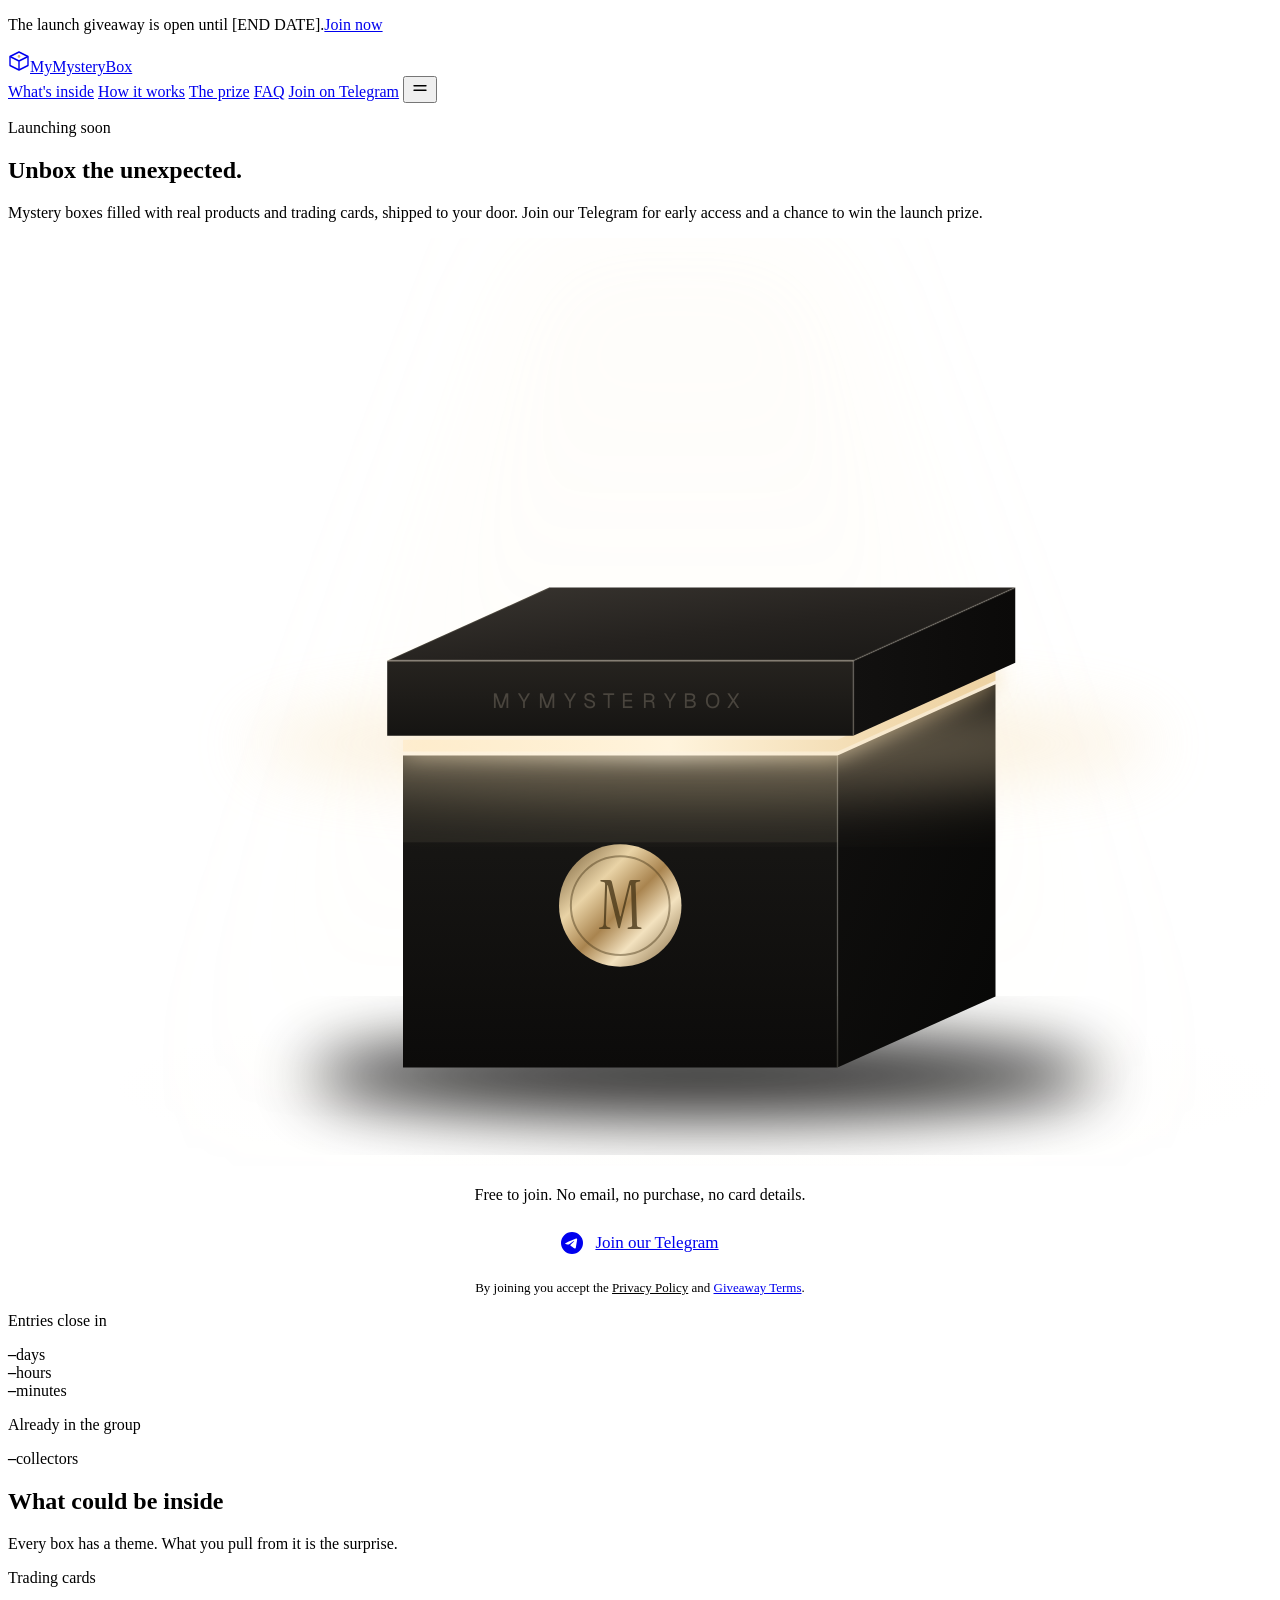
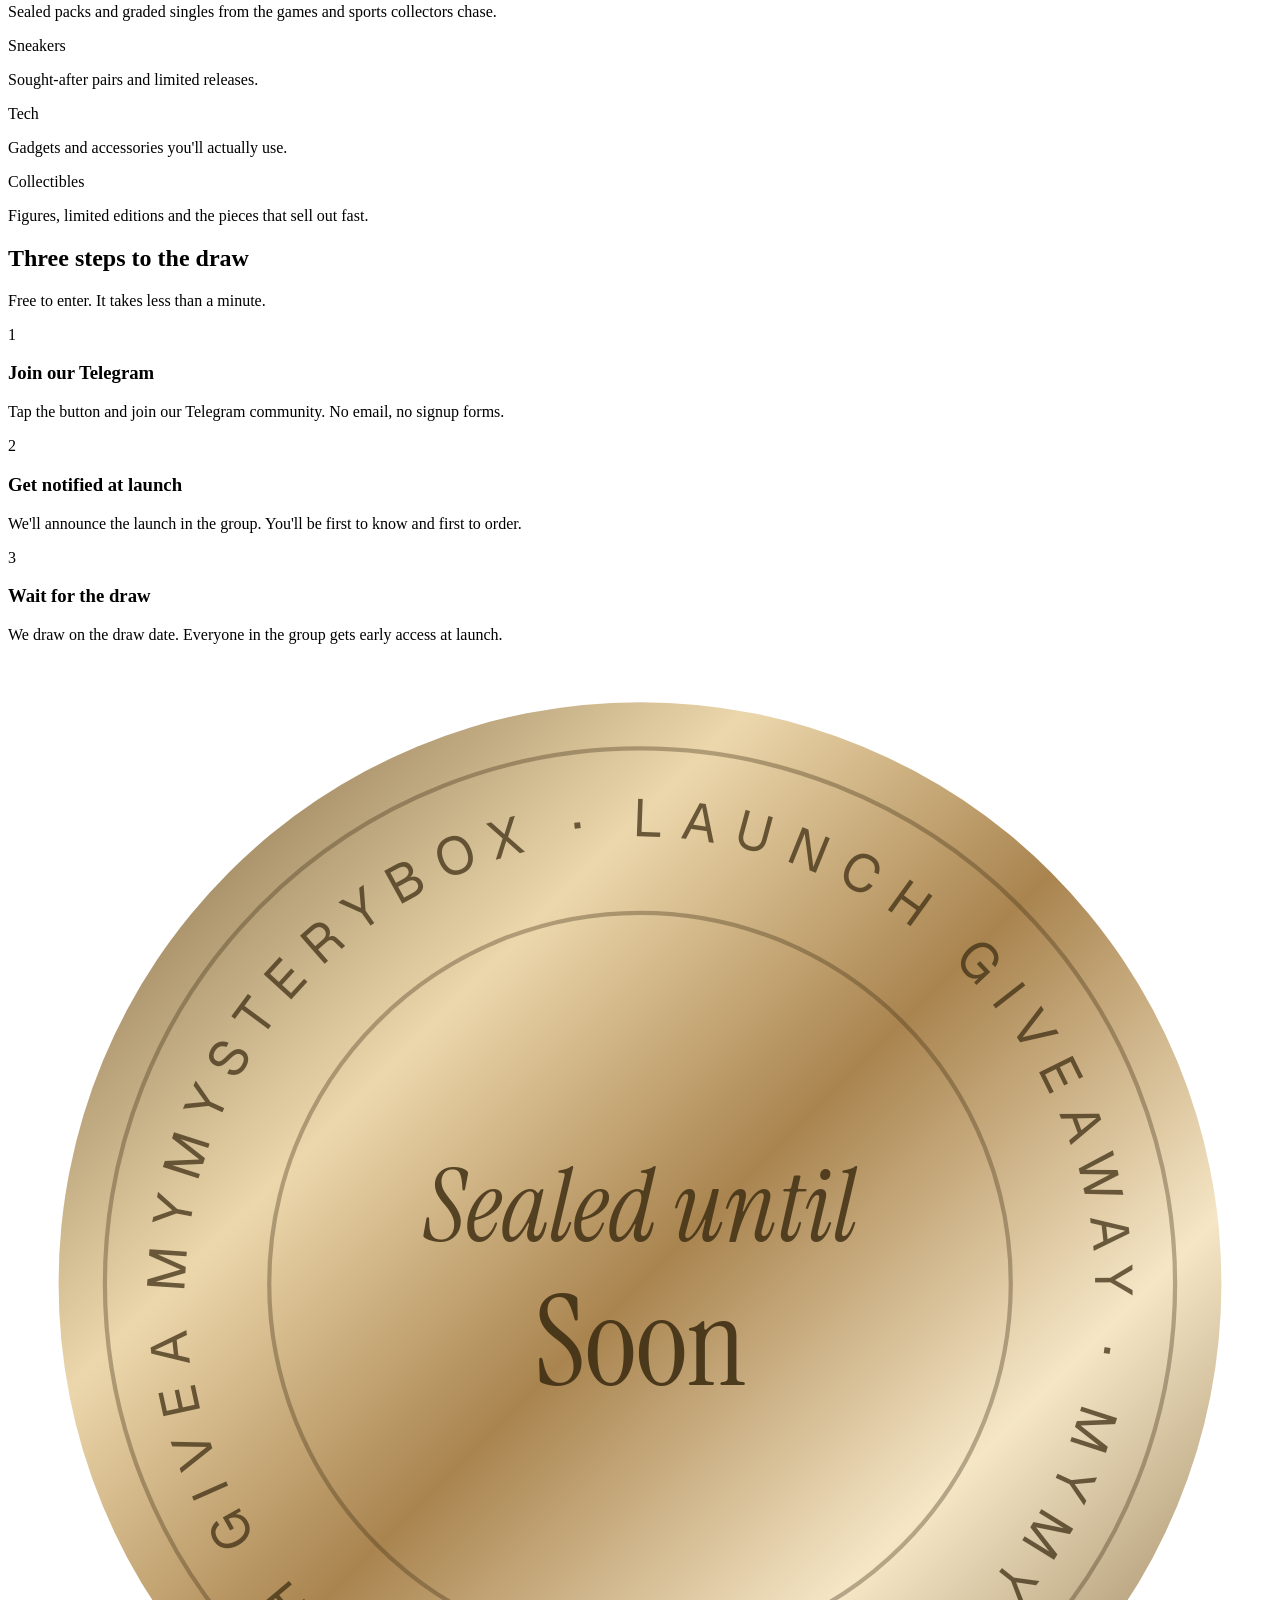
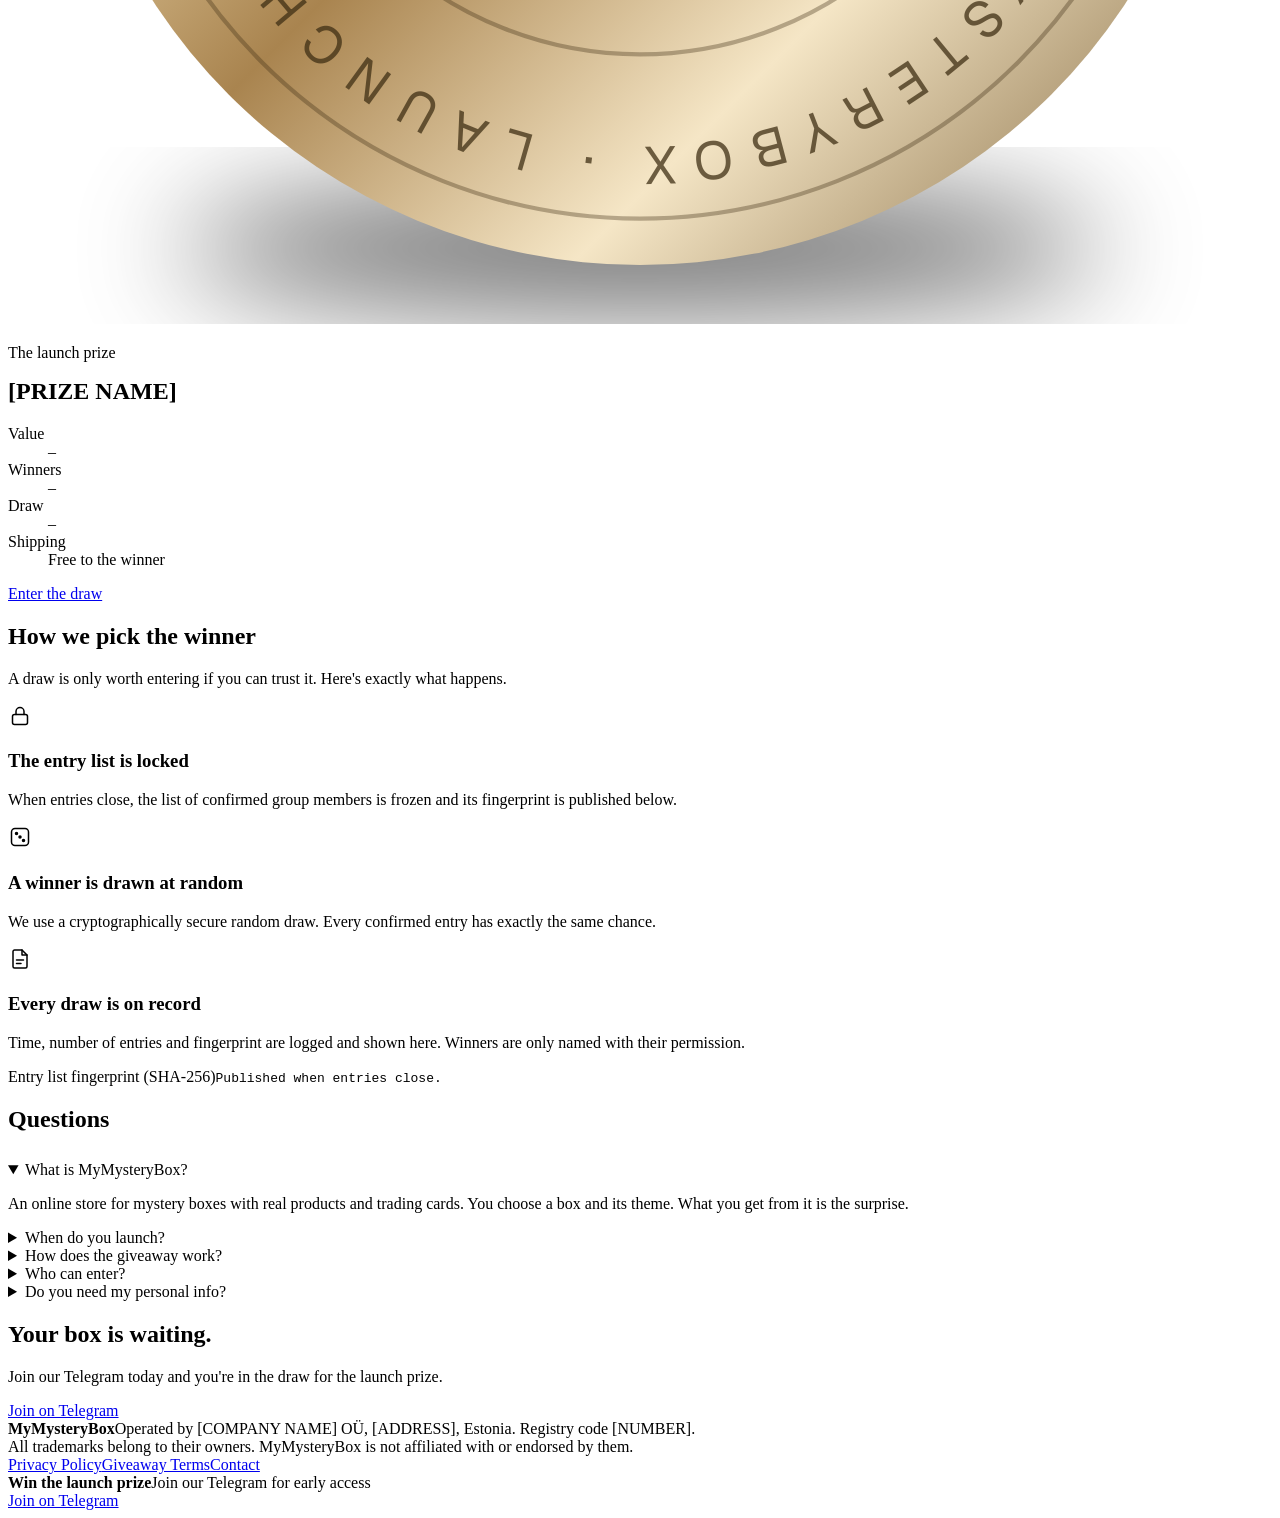
==== commit fdf599a2: "polish: tighten layout – reduce excessive whitespace for a more professional look - Section padding:" ====
--- a/public/index.html
+++ b/public/index.html
@@ -86,14 +86,14 @@
 <text x="310" y="350" text-anchor="middle" font-family="Instrument Serif, Georgia, serif" font-size="34" fill="#4A3819" fill-opacity="0.8">M</text>
 </svg></div>
 
-<div id="entry" class="entry" style="scroll-margin-top: 120px">
+<div id="entry" class="entry" style="scroll-margin-top: 100px">
   <div class="tg-join" style="text-align:center">
-    <p style="margin-bottom:20px; color:var(--mute)">Free to join. No email, no purchase, no card details.</p>
-    <a class="btn btn-lg" href="https://t.me/mymysterybox" target="_blank" rel="noopener" style="display:inline-flex; align-items:center; gap:12px; font-size:18px; padding:16px 36px">
-      <svg width="24" height="24" viewBox="0 0 24 24" fill="currentColor" aria-hidden="true"><path d="M11.944 0A12 12 0 0 0 0 12a12 12 0 0 0 12 12 12 12 0 0 0 12-12A12 12 0 0 0 12 0a12 12 0 0 0-.056 0zm4.962 7.224c.1-.002.321.023.465.14a.506.506 0 0 1 .171.325c.016.093.036.306.02.472-.18 1.898-.962 6.502-1.36 8.627-.168.9-.499 1.201-.82 1.23-.696.065-1.225-.46-1.9-.902-1.056-.693-1.653-1.124-2.678-1.8-1.185-.78-.417-1.21.258-1.91.177-.184 3.247-2.977 3.307-3.23.007-.032.014-.15-.056-.212s-.174-.041-.249-.024c-.106.024-1.793 1.14-5.061 3.345-.48.33-.913.49-1.302.48-.428-.008-1.252-.241-1.865-.44-.752-.245-1.349-.374-1.297-.789.027-.216.325-.437.893-.663 3.498-1.524 5.83-2.529 6.998-3.014 3.332-1.386 4.025-1.627 4.476-1.635z"/></svg>
+    <p style="margin-bottom:14px; color:var(--mute)">Free to join. No email, no purchase, no card details.</p>
+    <a class="btn btn-lg" id="telegram-btn" href="#" target="_blank" rel="noopener" style="display:inline-flex; align-items:center; gap:12px; font-size:17px; padding:14px 32px">
+      <svg width="22" height="22" viewBox="0 0 24 24" fill="currentColor" aria-hidden="true"><path d="M11.944 0A12 12 0 0 0 0 12a12 12 0 0 0 12 12 12 12 0 0 0 12-12A12 12 0 0 0 12 0a12 12 0 0 0-.056 0zm4.962 7.224c.1-.002.321.023.465.14a.506.506 0 0 1 .171.325c.016.093.036.306.02.472-.18 1.898-.962 6.502-1.36 8.627-.168.9-.499 1.201-.82 1.23-.696.065-1.225-.46-1.9-.902-1.056-.693-1.653-1.124-2.678-1.8-1.185-.78-.417-1.21.258-1.91.177-.184 3.247-2.977 3.307-3.23.007-.032.014-.15-.056-.212s-.174-.041-.249-.024c-.106.024-1.793 1.14-5.061 3.345-.48.33-.913.49-1.302.48-.428-.008-1.252-.241-1.865-.44-.752-.245-1.349-.374-1.297-.789.027-.216.325-.437.893-.663 3.498-1.524 5.83-2.529 6.998-3.014 3.332-1.386 4.025-1.627 4.476-1.635z"/></svg>
       Join our Telegram
     </a>
-    <p style="margin-top:16px; font-size:13px; color:var(--mute)">By joining you accept the <a href="/privacy" style="color:inherit">Privacy Policy</a> and <a href="/giveaway-terms" target="_blank" rel="noopener">Giveaway Terms</a>.</p>
+    <p style="margin-top:12px; font-size:13px; color:var(--mute)">By joining you accept the <a href="/privacy" style="color:inherit">Privacy Policy</a> and <a href="/giveaway-terms" target="_blank" rel="noopener">Giveaway Terms</a>.</p>
   </div>
 </div>
 
@@ -146,7 +146,7 @@
 </svg></div>
 <div>
 <p class="kicker">The launch prize</p>
-<h2 class="h2 serif" style="margin-top: 16px" data-g="prize_name">[PRIZE NAME]</h2>
+<h2 class="h2 serif" style="margin-top: 12px" data-g="prize_name">[PRIZE NAME]</h2>
 <p class="ptext" data-g="prize_description"></p>
 <dl class="dl">
 <div><dt>Value</dt><dd data-g="prize_value">–</dd></div>
@@ -161,7 +161,7 @@
 
 <section id="fair" class="sec" style="scroll-margin-top: 60px" data-needs-giveaway>
 <div class="wrap fair">
-<div><h2 class="h2 serif">How we pick the winner</h2><p class="sub" style="margin-top: 22px">A draw is only worth entering if you can trust it. Here's exactly what happens.</p></div>
+<div><h2 class="h2 serif">How we pick the winner</h2><p class="sub" style="margin-top: 16px">A draw is only worth entering if you can trust it. Here's exactly what happens.</p></div>
 <div>
 <div class="it"><svg width="24" height="24" viewBox="0 0 24 24" fill="none" stroke="currentColor" stroke-width="1.5" stroke-linecap="round" stroke-linejoin="round" aria-hidden="true"><rect x="4.5" y="10.5" width="15" height="10" rx="2"></rect><path d="M8 10.5V7.5a4 4 0 0 1 8 0v3"></path></svg><div><h3>The entry list is locked</h3><p>When entries close, the list of confirmed group members is frozen and its fingerprint is published below.</p></div></div>
 <div class="it"><svg width="24" height="24" viewBox="0 0 24 24" fill="none" stroke="currentColor" stroke-width="1.5" stroke-linecap="round" stroke-linejoin="round" aria-hidden="true"><rect x="3.5" y="3.5" width="17" height="17" rx="3.5"></rect><circle cx="8.5" cy="8.5" r="1" fill="currentColor"></circle><circle cx="12" cy="12" r="1" fill="currentColor"></circle><circle cx="15.5" cy="15.5" r="1" fill="currentColor"></circle></svg><div><h3>A winner is drawn at random</h3><p>We use a cryptographically secure random draw. Every confirmed entry has exactly the same chance.</p></div></div>
@@ -174,7 +174,7 @@
 <section id="faq" class="sec" style="scroll-margin-top: 60px">
 <div class="wrap">
 <div class="faq">
-<h2 class="h2 serif" style="margin-bottom: 44px">Questions</h2>
+<h2 class="h2 serif" style="margin-bottom: 28px">Questions</h2>
 <div class="faq-list">
 <details class="q" open><summary>What is MyMysteryBox?<span class="ic" aria-hidden="true"></span></summary><p>An online store for mystery boxes with real products and trading cards. You choose a box and its theme. What you get from it is the surprise.</p></details>
 <details class="q"><summary>When do you launch?<span class="ic" aria-hidden="true"></span></summary><p>Soon. Everyone in our Telegram group hears first and gets access before the public.</p></details>
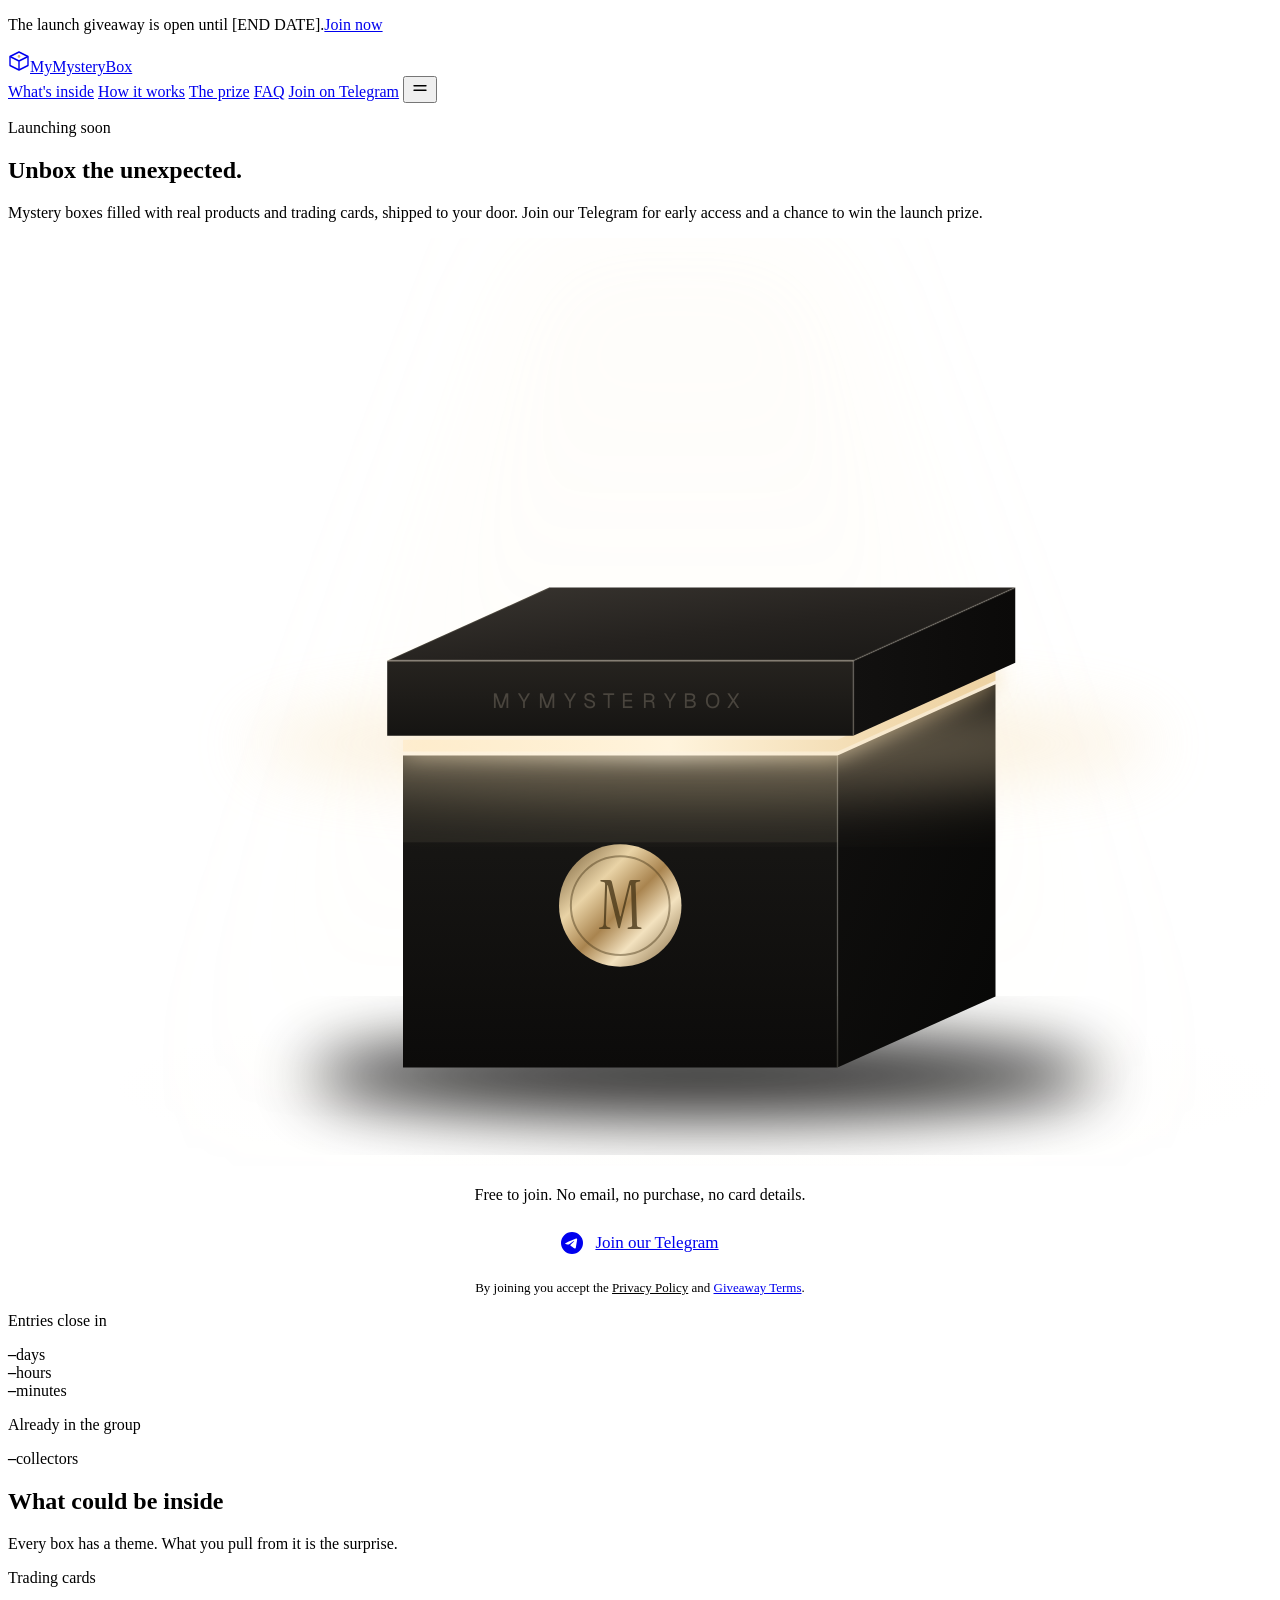
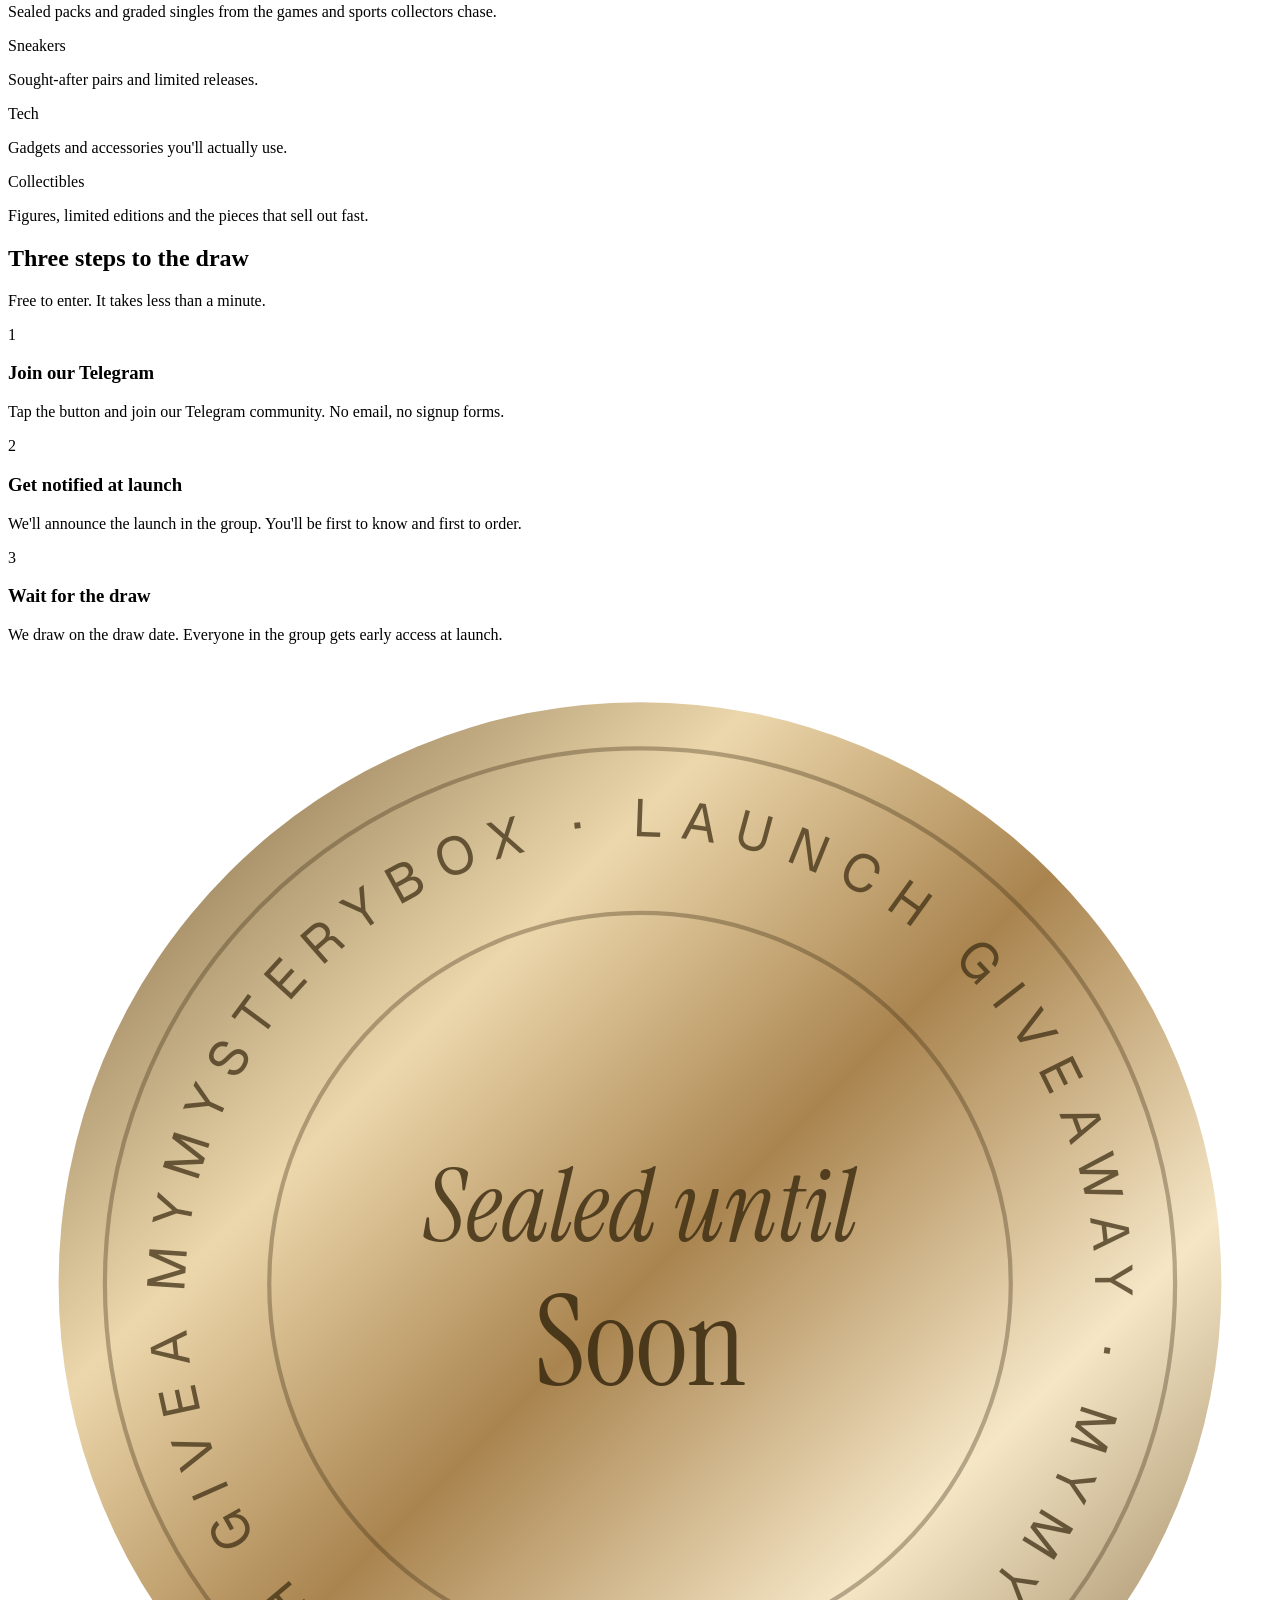
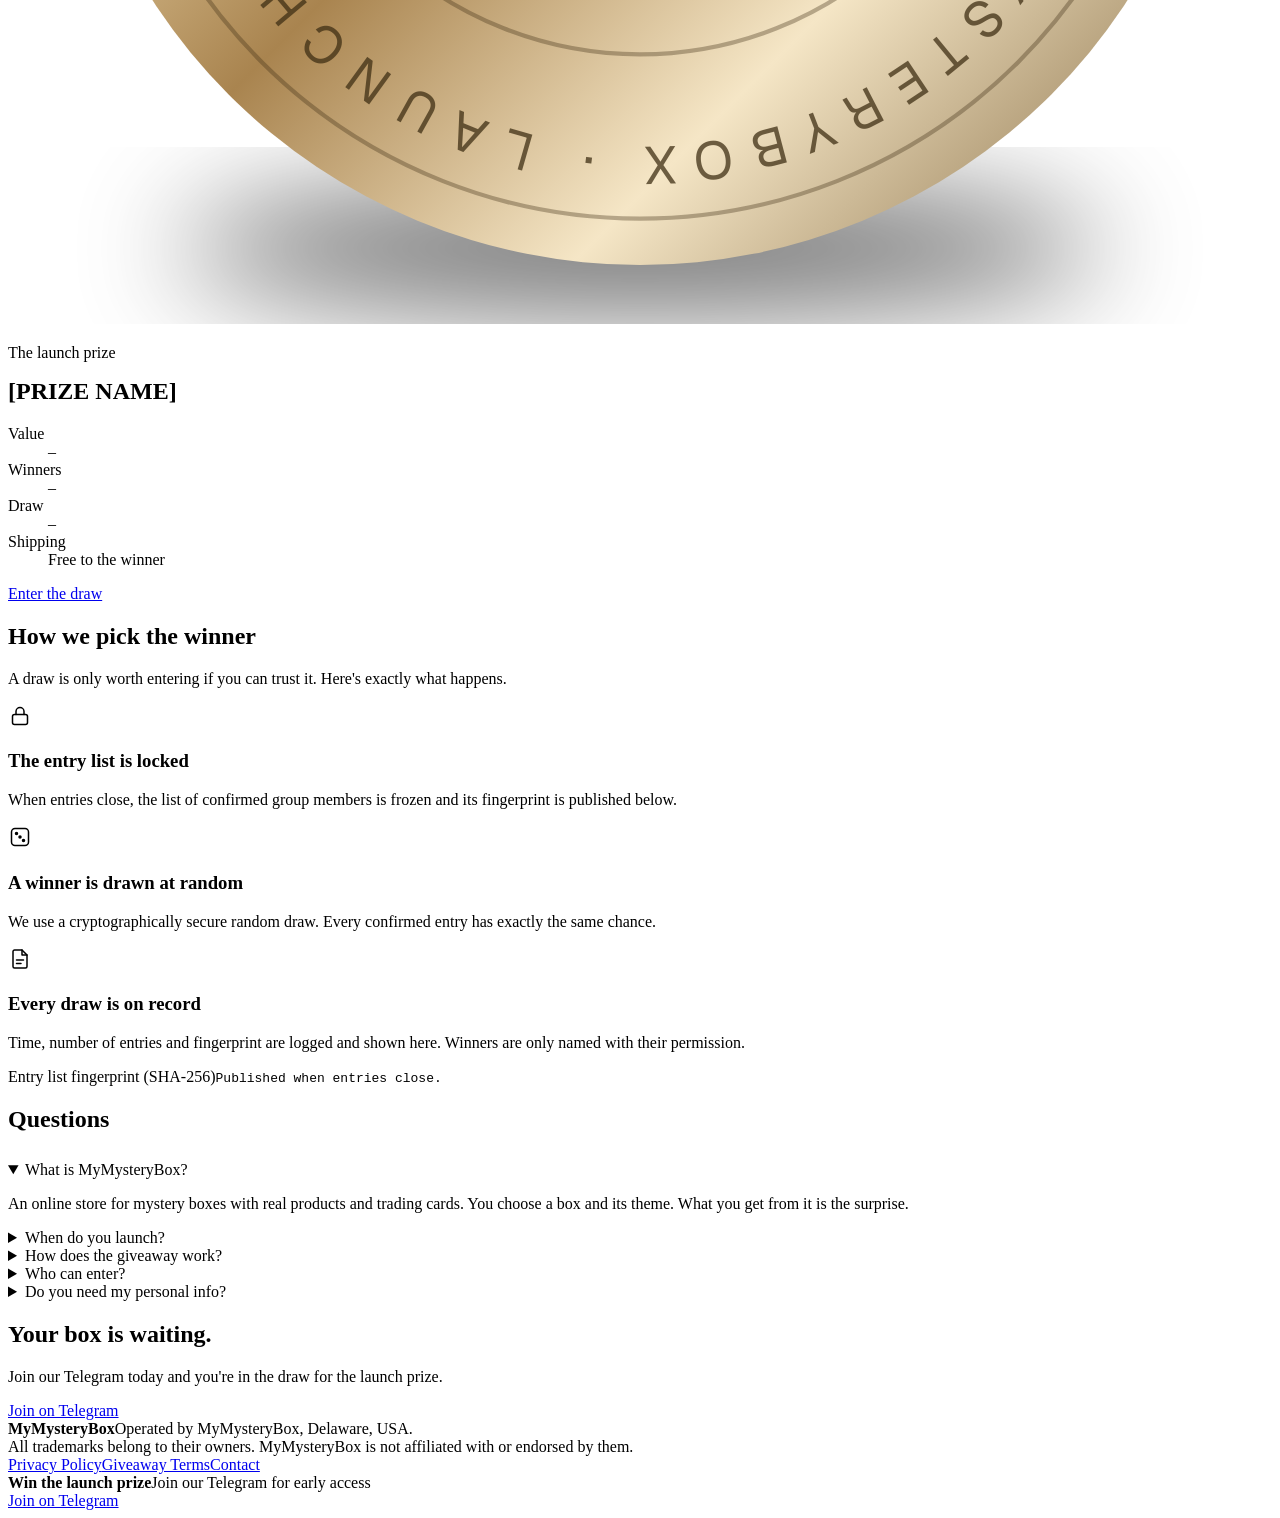
==== commit f54b2eb3: "Update index.html" ====
--- a/public/index.html
+++ b/public/index.html
@@ -197,7 +197,7 @@
 </main>
 
 <footer class="ftr"><div class="wrap ftr-in">
-<div><strong>MyMysteryBox</strong>Operated by [COMPANY NAME] OÜ, [ADDRESS], Estonia. Registry code [NUMBER].<br>All trademarks belong to their owners. MyMysteryBox is not affiliated with or endorsed by them.</div>
+<div><strong>MyMysteryBox</strong>Operated by MyMysteryBox, Delaware, USA.<br>All trademarks belong to their owners. MyMysteryBox is not affiliated with or endorsed by them.</div>
 <nav aria-label="Legal"><a href="/privacy">Privacy Policy</a><a href="/giveaway-terms">Giveaway Terms</a><a href="mailto:[SUPPORT EMAIL]">Contact</a></nav>
 </div></footer>
 
